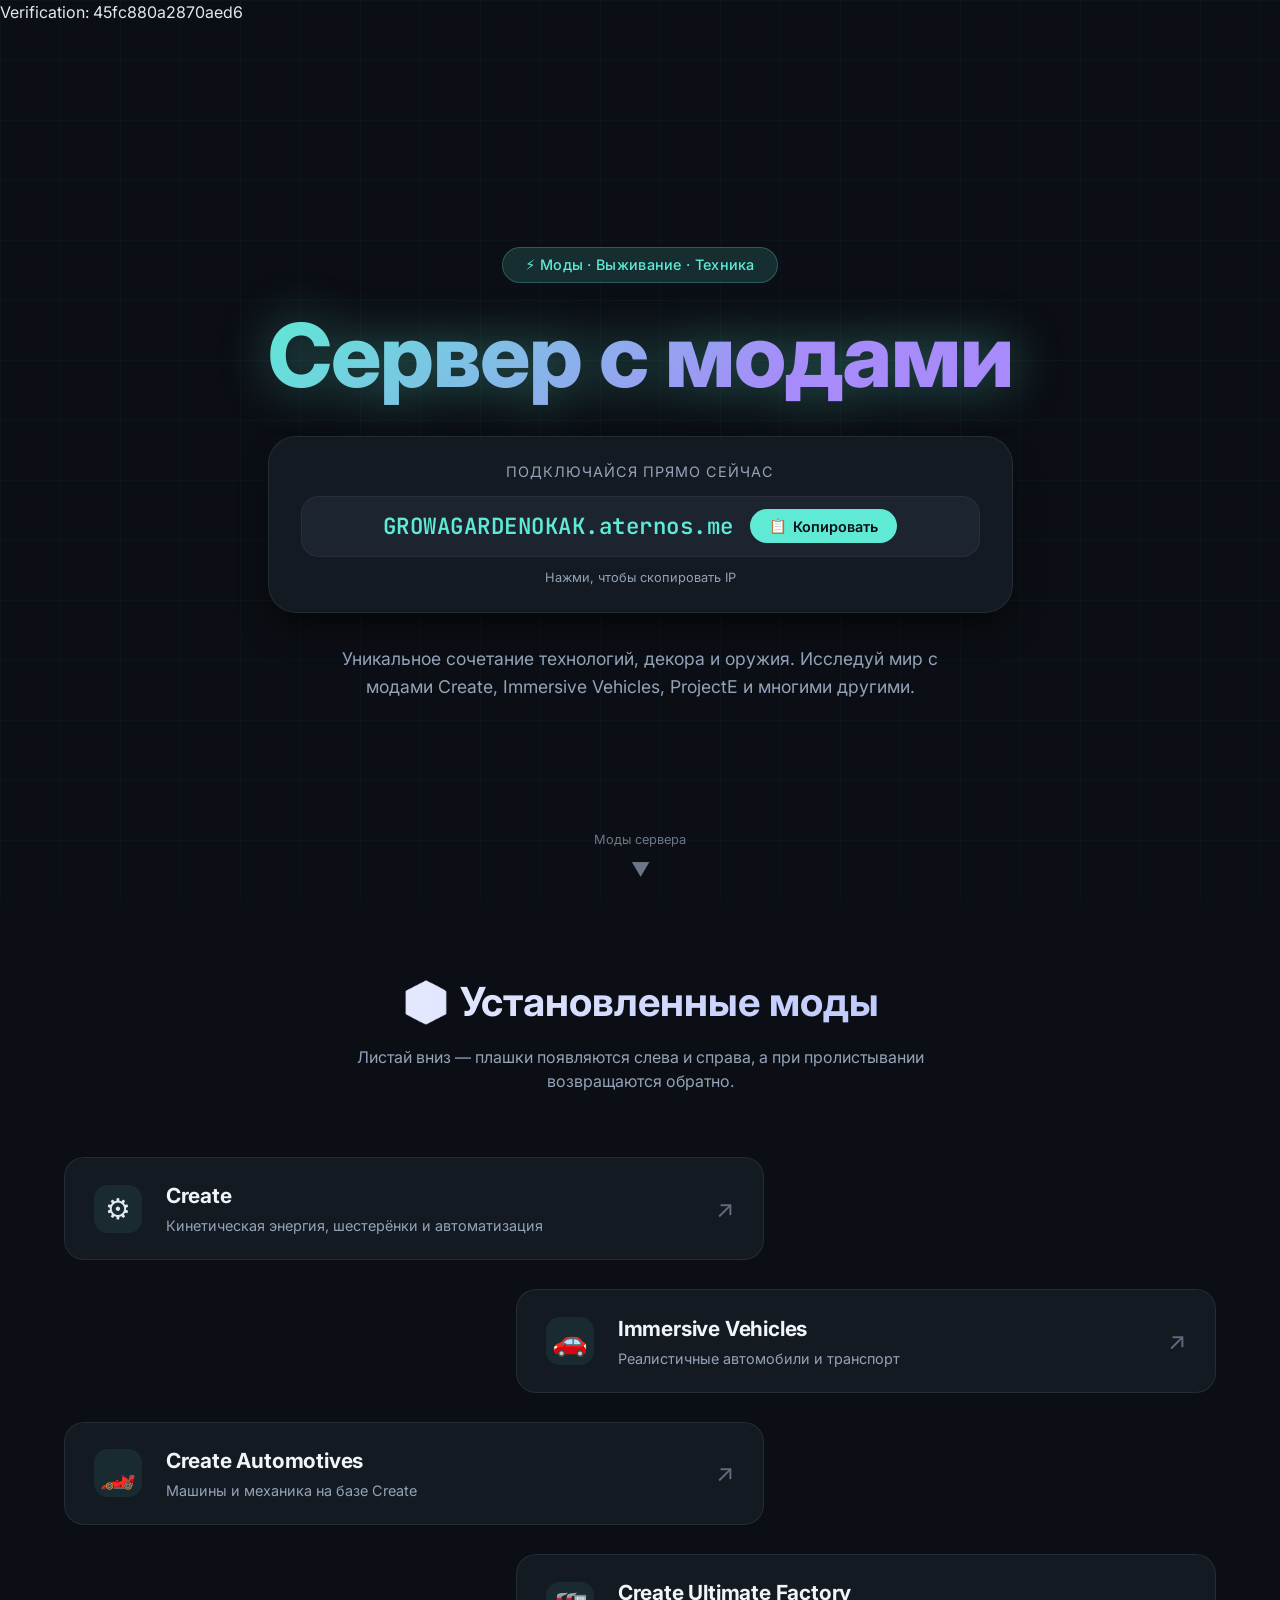
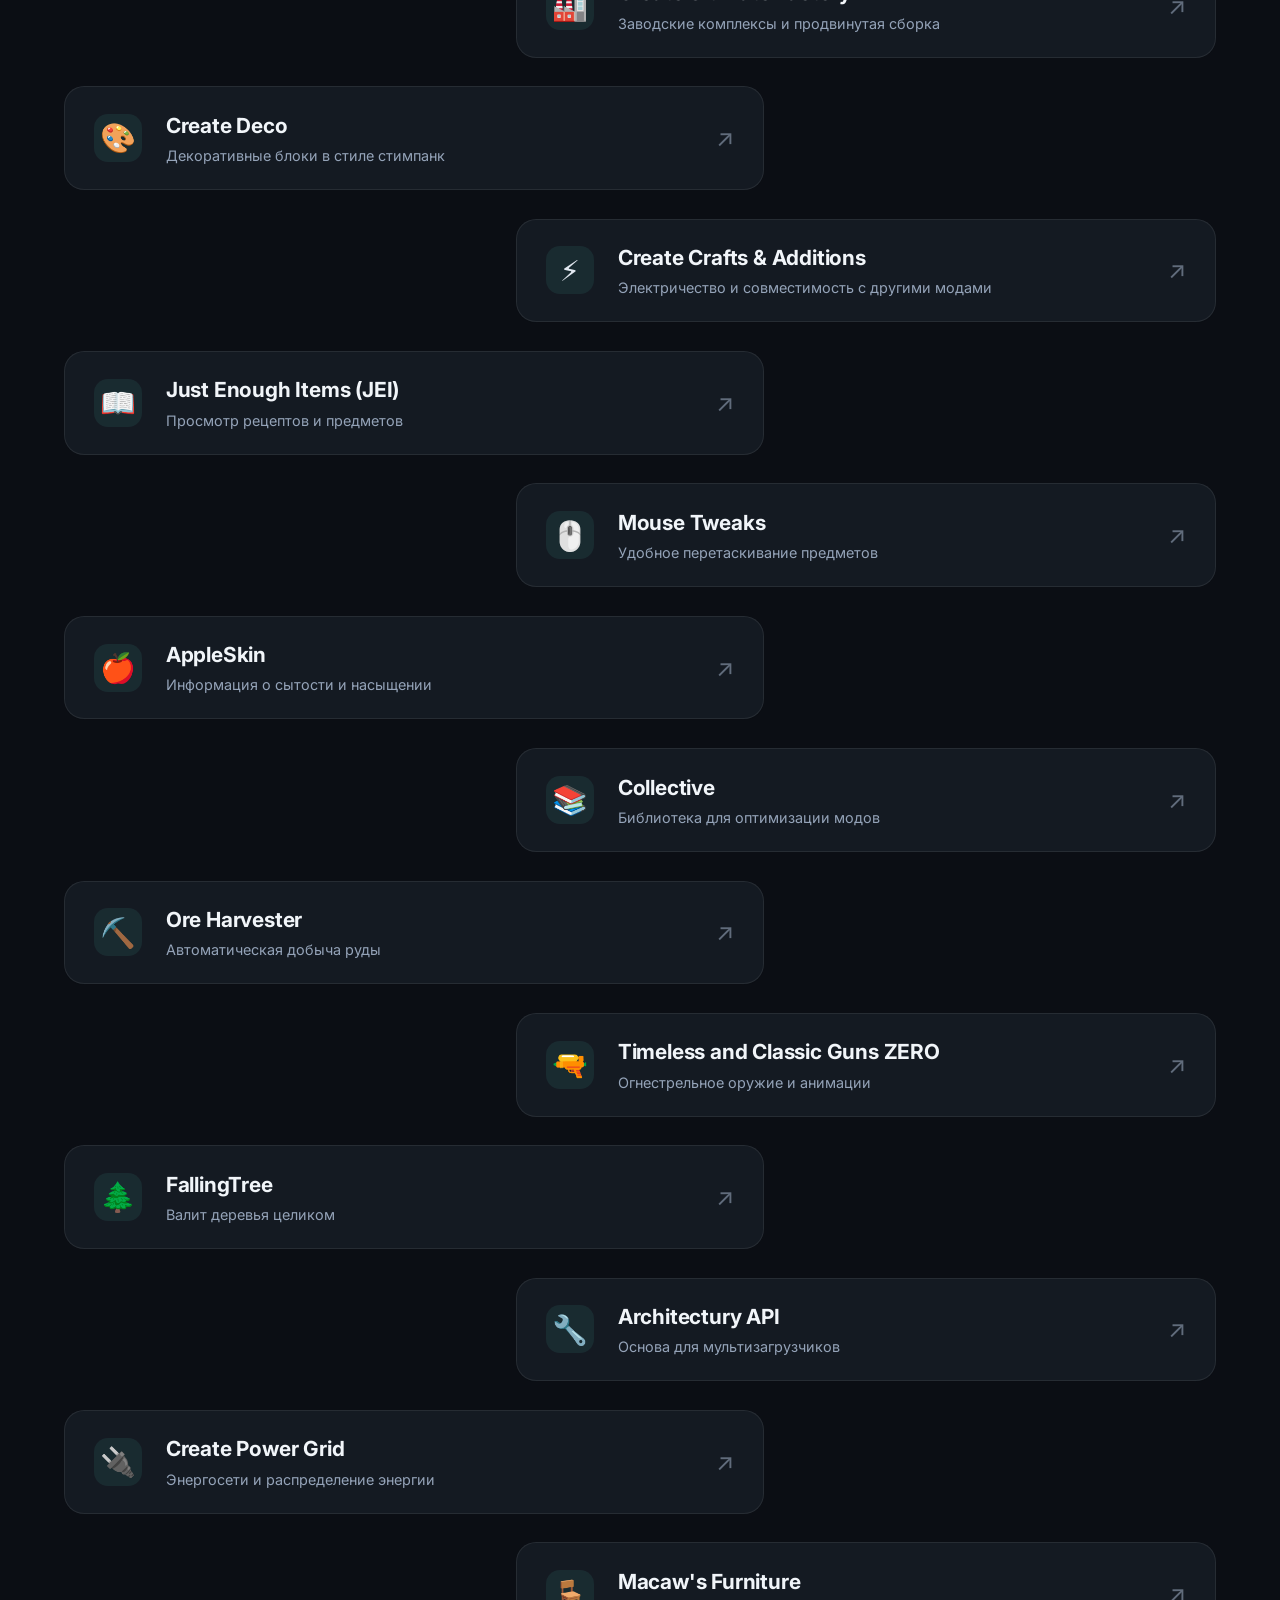
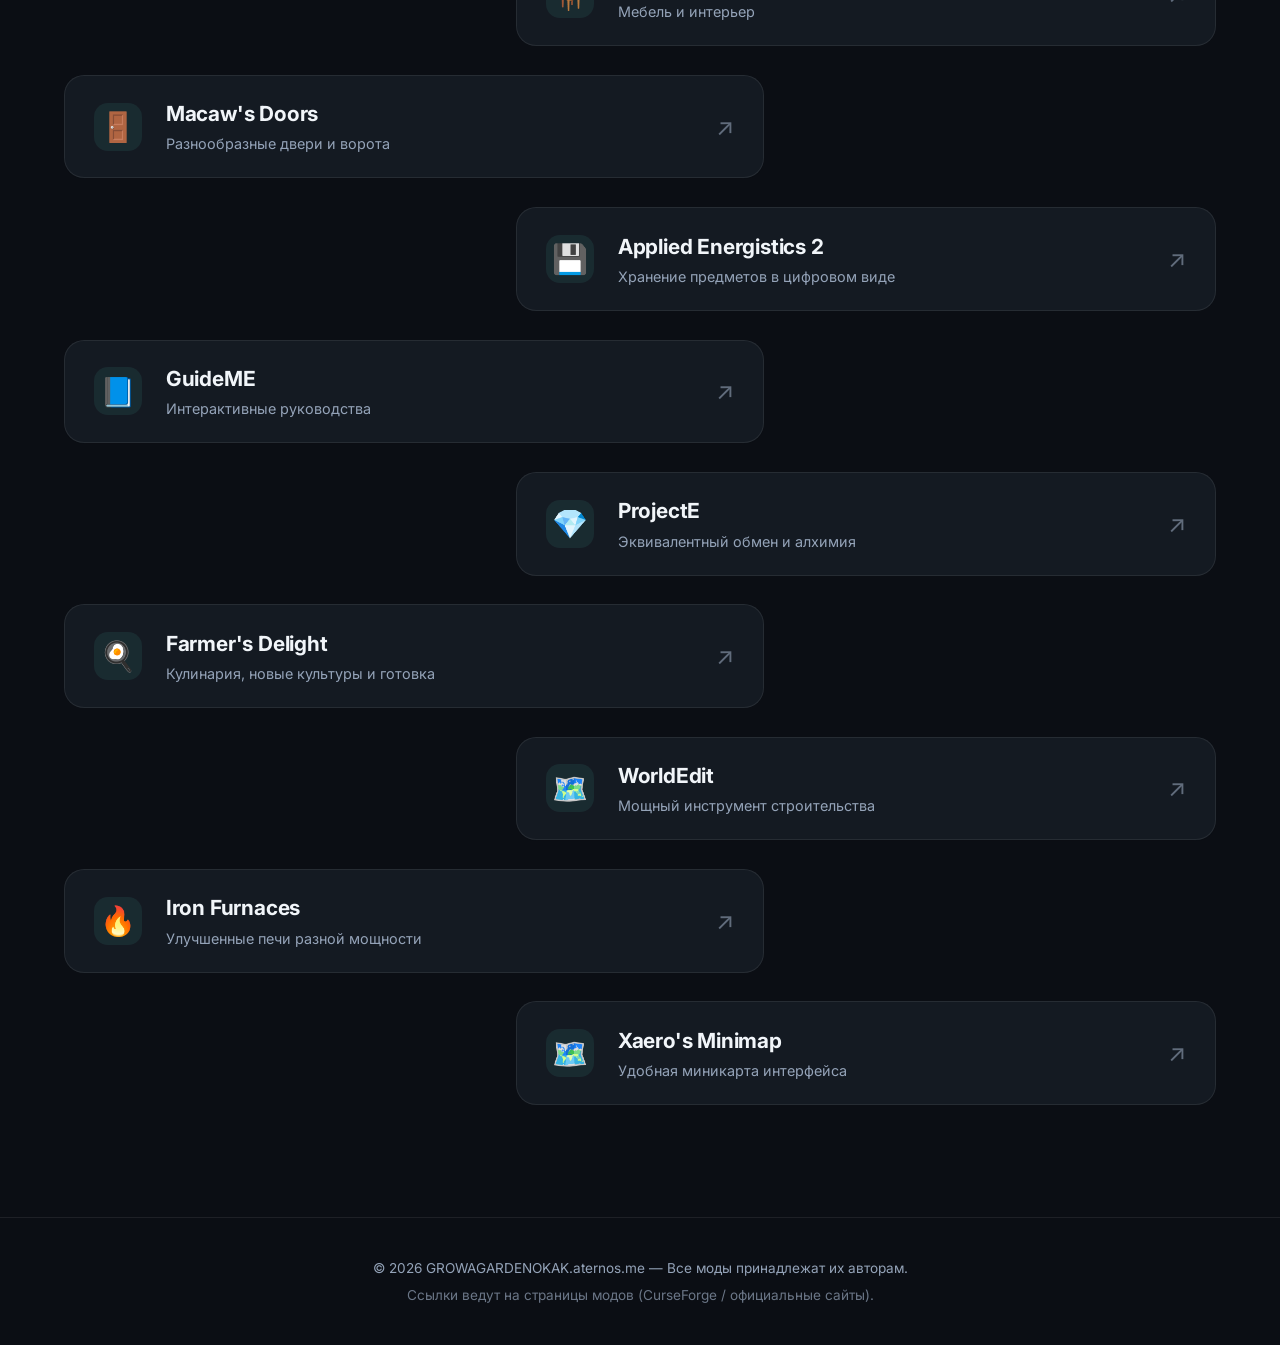
==== index.html @ 513251c4 "Add files via upload" ====
<!doctype html>
<html lang="ru">
  <head>
    <meta charset="UTF-8" />
    <meta
      name="viewport"
      content="width=device-width, initial-scale=1.0, viewport-fit=cover"
    />
    <title>Minecraft сервер с модами</title>
    <link rel="stylesheet" href="style.css" />
    <link rel="preconnect" href="https://fonts.googleapis.com" />
    <link rel="preconnect" href="https://fonts.gstatic.com" crossorigin />
    <link
      href="https://fonts.googleapis.com/css2?family=Inter:opsz,wght@14..32,400;14..32,500;14..32,600;14..32,700&family=JetBrains+Mono:wght@400;500&display=swap"
      rel="stylesheet"
    />
  </head>
  <body>
    Verification: 45fc880a2870aed6
    <div class="bg-grid"></div>

    <header class="hero">
      <div class="hero-content">
        <div class="server-badge">⚡ Моды · Выживание · Техника</div>
        <h1 class="server-title">
          <span class="title-glow">Сервер с модами</span>
        </h1>
        <div class="ip-container">
          <span class="ip-label">Подключайся прямо сейчас</span>
          <div class="ip-box">
            <span class="ip-text">GROWAGARDENOKAK.aternos.me</span>
            <button class="copy-btn" id="copyIpBtn" title="Скопировать IP">
              <span class="copy-icon">📋</span>
              <span class="copy-text">Копировать</span>
            </button>
          </div>
          <span class="ip-hint" id="copyHint">Нажми, чтобы скопировать IP</span>
        </div>
        <p class="hero-description">
          Уникальное сочетание технологий, декора и оружия. Исследуй мир с
          модами Create, Immersive Vehicles, ProjectE и многими другими.
        </p>
      </div>
      <div class="scroll-indicator">
        <span>Моды сервера</span>
        <div class="scroll-arrow">▼</div>
      </div>
    </header>

    <main>
      <section class="mods-section">
        <div class="section-header">
          <h2 class="section-title">📦 Установленные моды</h2>
          <p class="section-subtitle">
            Листай вниз — плашки появляются слева и справа, а при пролистывании
            возвращаются обратно.
          </p>
        </div>

        <div class="mods-grid" id="modsGrid">
          <a
            href="https://www.curseforge.com/minecraft/mc-mods/create"
            target="_blank"
            rel="noopener noreferrer"
            class="mod-card mod-left"
          >
            <div class="mod-card-inner">
              <div class="mod-icon">⚙️</div>
              <div class="mod-info">
                <h3 class="mod-name">Create</h3>
                <span class="mod-desc"
                  >Кинетическая энергия, шестерёнки и автоматизация</span
                >
              </div>
              <span class="mod-arrow">↗</span>
            </div>
          </a>

          <a
            href="https://www.curseforge.com/minecraft/mc-mods/immersive-vehicles"
            target="_blank"
            rel="noopener noreferrer"
            class="mod-card mod-right"
          >
            <div class="mod-card-inner">
              <div class="mod-icon">🚗</div>
              <div class="mod-info">
                <h3 class="mod-name">Immersive Vehicles</h3>
                <span class="mod-desc"
                  >Реалистичные автомобили и транспорт</span
                >
              </div>
              <span class="mod-arrow">↗</span>
            </div>
          </a>

          <a
            href="https://www.curseforge.com/minecraft/mc-mods/create-automotives"
            target="_blank"
            rel="noopener noreferrer"
            class="mod-card mod-left"
          >
            <div class="mod-card-inner">
              <div class="mod-icon">🏎️</div>
              <div class="mod-info">
                <h3 class="mod-name">Create Automotives</h3>
                <span class="mod-desc">Машины и механика на базе Create</span>
              </div>
              <span class="mod-arrow">↗</span>
            </div>
          </a>

          <a
            href="https://www.curseforge.com/minecraft/mc-mods/create-ultimate-factory"
            target="_blank"
            rel="noopener noreferrer"
            class="mod-card mod-right"
          >
            <div class="mod-card-inner">
              <div class="mod-icon">🏭</div>
              <div class="mod-info">
                <h3 class="mod-name">Create Ultimate Factory</h3>
                <span class="mod-desc"
                  >Заводские комплексы и продвинутая сборка</span
                >
              </div>
              <span class="mod-arrow">↗</span>
            </div>
          </a>

          <a
            href="https://www.curseforge.com/minecraft/mc-mods/create-deco"
            target="_blank"
            rel="noopener noreferrer"
            class="mod-card mod-left"
          >
            <div class="mod-card-inner">
              <div class="mod-icon">🎨</div>
              <div class="mod-info">
                <h3 class="mod-name">Create Deco</h3>
                <span class="mod-desc"
                  >Декоративные блоки в стиле стимпанк</span
                >
              </div>
              <span class="mod-arrow">↗</span>
            </div>
          </a>

          <a
            href="https://www.curseforge.com/minecraft/mc-mods/createaddition"
            target="_blank"
            rel="noopener noreferrer"
            class="mod-card mod-right"
          >
            <div class="mod-card-inner">
              <div class="mod-icon">⚡</div>
              <div class="mod-info">
                <h3 class="mod-name">Create Crafts & Additions</h3>
                <span class="mod-desc"
                  >Электричество и совместимость с другими модами</span
                >
              </div>
              <span class="mod-arrow">↗</span>
            </div>
          </a>

          <a
            href="https://www.curseforge.com/minecraft/mc-mods/jei"
            target="_blank"
            rel="noopener noreferrer"
            class="mod-card mod-left"
          >
            <div class="mod-card-inner">
              <div class="mod-icon">📖</div>
              <div class="mod-info">
                <h3 class="mod-name">Just Enough Items (JEI)</h3>
                <span class="mod-desc">Просмотр рецептов и предметов</span>
              </div>
              <span class="mod-arrow">↗</span>
            </div>
          </a>

          <a
            href="https://www.curseforge.com/minecraft/mc-mods/mouse-tweaks"
            target="_blank"
            rel="noopener noreferrer"
            class="mod-card mod-right"
          >
            <div class="mod-card-inner">
              <div class="mod-icon">🖱️</div>
              <div class="mod-info">
                <h3 class="mod-name">Mouse Tweaks</h3>
                <span class="mod-desc">Удобное перетаскивание предметов</span>
              </div>
              <span class="mod-arrow">↗</span>
            </div>
          </a>

          <a
            href="https://www.curseforge.com/minecraft/mc-mods/appleskin"
            target="_blank"
            rel="noopener noreferrer"
            class="mod-card mod-left"
          >
            <div class="mod-card-inner">
              <div class="mod-icon">🍎</div>
              <div class="mod-info">
                <h3 class="mod-name">AppleSkin</h3>
                <span class="mod-desc">Информация о сытости и насыщении</span>
              </div>
              <span class="mod-arrow">↗</span>
            </div>
          </a>

          <a
            href="https://www.curseforge.com/minecraft/mc-mods/collective"
            target="_blank"
            rel="noopener noreferrer"
            class="mod-card mod-right"
          >
            <div class="mod-card-inner">
              <div class="mod-icon">📚</div>
              <div class="mod-info">
                <h3 class="mod-name">Collective</h3>
                <span class="mod-desc">Библиотека для оптимизации модов</span>
              </div>
              <span class="mod-arrow">↗</span>
            </div>
          </a>

          <a
            href="https://www.curseforge.com/minecraft/mc-mods/ore-harvester"
            target="_blank"
            rel="noopener noreferrer"
            class="mod-card mod-left"
          >
            <div class="mod-card-inner">
              <div class="mod-icon">⛏️</div>
              <div class="mod-info">
                <h3 class="mod-name">Ore Harvester</h3>
                <span class="mod-desc">Автоматическая добыча руды</span>
              </div>
              <span class="mod-arrow">↗</span>
            </div>
          </a>

          <a
            href="https://www.curseforge.com/minecraft/mc-mods/timeless-and-classic-guns-zero"
            target="_blank"
            rel="noopener noreferrer"
            class="mod-card mod-right"
          >
            <div class="mod-card-inner">
              <div class="mod-icon">🔫</div>
              <div class="mod-info">
                <h3 class="mod-name">Timeless and Classic Guns ZERO</h3>
                <span class="mod-desc">Огнестрельное оружие и анимации</span>
              </div>
              <span class="mod-arrow">↗</span>
            </div>
          </a>

          <a
            href="https://www.curseforge.com/minecraft/mc-mods/falling-tree"
            target="_blank"
            rel="noopener noreferrer"
            class="mod-card mod-left"
          >
            <div class="mod-card-inner">
              <div class="mod-icon">🌲</div>
              <div class="mod-info">
                <h3 class="mod-name">FallingTree</h3>
                <span class="mod-desc">Валит деревья целиком</span>
              </div>
              <span class="mod-arrow">↗</span>
            </div>
          </a>

          <a
            href="https://www.curseforge.com/minecraft/mc-mods/architectury-api"
            target="_blank"
            rel="noopener noreferrer"
            class="mod-card mod-right"
          >
            <div class="mod-card-inner">
              <div class="mod-icon">🔧</div>
              <div class="mod-info">
                <h3 class="mod-name">Architectury API</h3>
                <span class="mod-desc">Основа для мультизагрузчиков</span>
              </div>
              <span class="mod-arrow">↗</span>
            </div>
          </a>

          <a
            href="https://www.curseforge.com/minecraft/mc-mods/create-power-grid"
            target="_blank"
            rel="noopener noreferrer"
            class="mod-card mod-left"
          >
            <div class="mod-card-inner">
              <div class="mod-icon">🔌</div>
              <div class="mod-info">
                <h3 class="mod-name">Create Power Grid</h3>
                <span class="mod-desc">Энергосети и распределение энергии</span>
              </div>
              <span class="mod-arrow">↗</span>
            </div>
          </a>

          <a
            href="https://www.curseforge.com/minecraft/mc-mods/macaws-furniture"
            target="_blank"
            rel="noopener noreferrer"
            class="mod-card mod-right"
          >
            <div class="mod-card-inner">
              <div class="mod-icon">🪑</div>
              <div class="mod-info">
                <h3 class="mod-name">Macaw's Furniture</h3>
                <span class="mod-desc">Мебель и интерьер</span>
              </div>
              <span class="mod-arrow">↗</span>
            </div>
          </a>

          <a
            href="https://www.curseforge.com/minecraft/mc-mods/macaws-doors"
            target="_blank"
            rel="noopener noreferrer"
            class="mod-card mod-left"
          >
            <div class="mod-card-inner">
              <div class="mod-icon">🚪</div>
              <div class="mod-info">
                <h3 class="mod-name">Macaw's Doors</h3>
                <span class="mod-desc">Разнообразные двери и ворота</span>
              </div>
              <span class="mod-arrow">↗</span>
            </div>
          </a>

          <a
            href="https://www.curseforge.com/minecraft/mc-mods/applied-energistics-2"
            target="_blank"
            rel="noopener noreferrer"
            class="mod-card mod-right"
          >
            <div class="mod-card-inner">
              <div class="mod-icon">💾</div>
              <div class="mod-info">
                <h3 class="mod-name">Applied Energistics 2</h3>
                <span class="mod-desc">Хранение предметов в цифровом виде</span>
              </div>
              <span class="mod-arrow">↗</span>
            </div>
          </a>

          <a
            href="https://www.curseforge.com/minecraft/mc-mods/guideme"
            target="_blank"
            rel="noopener noreferrer"
            class="mod-card mod-left"
          >
            <div class="mod-card-inner">
              <div class="mod-icon">📘</div>
              <div class="mod-info">
                <h3 class="mod-name">GuideME</h3>
                <span class="mod-desc">Интерактивные руководства</span>
              </div>
              <span class="mod-arrow">↗</span>
            </div>
          </a>

          <a
            href="https://www.curseforge.com/minecraft/mc-mods/projecte"
            target="_blank"
            rel="noopener noreferrer"
            class="mod-card mod-right"
          >
            <div class="mod-card-inner">
              <div class="mod-icon">💎</div>
              <div class="mod-info">
                <h3 class="mod-name">ProjectE</h3>
                <span class="mod-desc">Эквивалентный обмен и алхимия</span>
              </div>
              <span class="mod-arrow">↗</span>
            </div>
          </a>

          <a
            href="https://www.curseforge.com/minecraft/mc-mods/farmers-delight"
            target="_blank"
            rel="noopener noreferrer"
            class="mod-card mod-left"
          >
            <div class="mod-card-inner">
              <div class="mod-icon">🍳</div>
              <div class="mod-info">
                <h3 class="mod-name">Farmer's Delight</h3>
                <span class="mod-desc"
                  >Кулинария, новые культуры и готовка</span
                >
              </div>
              <span class="mod-arrow">↗</span>
            </div>
          </a>

          <a
            href="https://www.curseforge.com/minecraft/mc-mods/worldedit"
            target="_blank"
            rel="noopener noreferrer"
            class="mod-card mod-right"
          >
            <div class="mod-card-inner">
              <div class="mod-icon">🗺️</div>
              <div class="mod-info">
                <h3 class="mod-name">WorldEdit</h3>
                <span class="mod-desc">Мощный инструмент строительства</span>
              </div>
              <span class="mod-arrow">↗</span>
            </div>
          </a>

          <a
            href="https://www.curseforge.com/minecraft/mc-mods/iron-furnaces"
            target="_blank"
            rel="noopener noreferrer"
            class="mod-card mod-left"
          >
            <div class="mod-card-inner">
              <div class="mod-icon">🔥</div>
              <div class="mod-info">
                <h3 class="mod-name">Iron Furnaces</h3>
                <span class="mod-desc">Улучшенные печи разной мощности</span>
              </div>
              <span class="mod-arrow">↗</span>
            </div>
          </a>

          <a
            href="https://www.curseforge.com/minecraft/mc-mods/xaeros-minimap"
            target="_blank"
            rel="noopener noreferrer"
            class="mod-card mod-right"
          >
            <div class="mod-card-inner">
              <div class="mod-icon">🗺️</div>
              <div class="mod-info">
                <h3 class="mod-name">Xaero's Minimap</h3>
                <span class="mod-desc">Удобная миникарта интерфейса</span>
              </div>
              <span class="mod-arrow">↗</span>
            </div>
          </a>
        </div>
      </section>
    </main>

    <footer class="site-footer">
      <p>
        © 2026 GROWAGARDENOKAK.aternos.me — Все моды принадлежат их авторам.
      </p>
      <p class="footer-note">
        Ссылки ведут на страницы модов (CurseForge / официальные сайты).
      </p>
    </footer>

    <script>
      const copyBtn = document.getElementById("copyIpBtn");
      const copyHint = document.getElementById("copyHint");
      const ipText = "GROWAGARDENOKAK.aternos.me";

      copyBtn.addEventListener("click", () => {
        navigator.clipboard
          .writeText(ipText)
          .then(() => {
            copyHint.textContent = "✅ IP скопирован!";
            copyHint.classList.add("copied");
            setTimeout(() => {
              copyHint.textContent = "Нажми, чтобы скопировать IP";
              copyHint.classList.remove("copied");
            }, 2000);
          })
          .catch(() => {
            copyHint.textContent = "⚠️ Не удалось скопировать";
            setTimeout(() => {
              copyHint.textContent = "Нажми, чтобы скопировать IP";
            }, 2000);
          });
      });

      const cards = document.querySelectorAll(".mod-card");
      const observer = new IntersectionObserver(
        (entries) => {
          entries.forEach((entry) => {
            if (entry.isIntersecting) {
              entry.target.classList.add("show");
              entry.target.classList.remove("hide");
            } else {
              entry.target.classList.add("hide");
              entry.target.classList.remove("show");
            }
          });
        },
        {
          threshold: 0.2,
          rootMargin: "0px 0px -30px 0px",
        },
      );

      cards.forEach((card) => {
        observer.observe(card);
      });
    </script>
  </body>
</html>
---- style.css ----
* {
  margin: 0;
  padding: 0;
  box-sizing: border-box;
}

:root {
  --bg: #0b0e14;
  --surface: #141a22;
  --surface-light: #1c2430;
  --primary: #5eead4;
  --primary-glow: rgba(94, 234, 212, 0.3);
  --accent: #f59e0b;
  --accent2: #a78bfa;
  --text: #e2e8f0;
  --text-muted: #94a3b8;
  --border: rgba(255, 255, 255, 0.08);
  --card-shadow: 0 20px 35px -10px rgba(0, 0, 0, 0.6);
  --radius: 20px;
  --transition: 0.45s cubic-bezier(0.23, 1, 0.32, 1);
}

html {
  scroll-behavior: smooth;
}

body {
  font-family:
    "Inter",
    system-ui,
    -apple-system,
    sans-serif;
  background-color: var(--bg);
  color: var(--text);
  line-height: 1.5;
  min-height: 100vh;
  position: relative;
  overflow-x: hidden;
}

.bg-grid {
  position: fixed;
  top: 0;
  left: 0;
  width: 100%;
  height: 100%;
  background-image:
    linear-gradient(rgba(94, 234, 212, 0.03) 1px, transparent 1px),
    linear-gradient(90deg, rgba(94, 234, 212, 0.03) 1px, transparent 1px);
  background-size: 60px 60px;
  pointer-events: none;
  z-index: 0;
}

.hero {
  position: relative;
  z-index: 1;
  display: flex;
  flex-direction: column;
  align-items: center;
  justify-content: center;
  min-height: 100vh;
  padding: 2rem;
  text-align: center;
}

.hero-content {
  max-width: 850px;
  margin: 0 auto;
  animation: fadeInUp 0.8s ease-out;
}

.server-badge {
  display: inline-block;
  background: rgba(94, 234, 212, 0.15);
  border: 1px solid rgba(94, 234, 212, 0.25);
  color: var(--primary);
  padding: 0.4rem 1.4rem;
  border-radius: 100px;
  font-size: 0.9rem;
  font-weight: 500;
  letter-spacing: 0.3px;
  margin-bottom: 1.5rem;
  backdrop-filter: blur(10px);
}

.server-title {
  font-size: clamp(3rem, 8vw, 5.5rem);
  font-weight: 800;
  line-height: 1.1;
  margin-bottom: 2rem;
  letter-spacing: -1px;
}

.title-glow {
  background: linear-gradient(135deg, #5eead4 0%, #a78bfa 70%);
  -webkit-background-clip: text;
  -webkit-text-fill-color: transparent;
  background-clip: text;
  filter: drop-shadow(0 0 25px rgba(94, 234, 212, 0.4));
}

.ip-container {
  background: var(--surface);
  border: 1px solid var(--border);
  border-radius: 28px;
  padding: 1.5rem 2rem;
  margin: 2rem 0;
  backdrop-filter: blur(15px);
  box-shadow: var(--card-shadow);
}

.ip-label {
  display: block;
  font-size: 0.9rem;
  color: var(--text-muted);
  margin-bottom: 0.8rem;
  text-transform: uppercase;
  letter-spacing: 1px;
}

.ip-box {
  display: flex;
  align-items: center;
  justify-content: center;
  gap: 1rem;
  flex-wrap: wrap;
  background: var(--surface-light);
  border-radius: 18px;
  padding: 0.8rem 1.2rem;
  border: 1px solid rgba(255, 255, 255, 0.05);
}

.ip-text {
  font-family: "JetBrains Mono", monospace;
  font-size: 1.4rem;
  font-weight: 600;
  color: var(--primary);
  letter-spacing: 0.5px;
  word-break: break-all;
}

.copy-btn {
  display: flex;
  align-items: center;
  gap: 0.4rem;
  background: var(--primary);
  color: #0b0e14;
  border: none;
  padding: 0.5rem 1.2rem;
  border-radius: 40px;
  font-weight: 600;
  font-size: 0.9rem;
  cursor: pointer;
  transition: var(--transition);
  font-family: "Inter", sans-serif;
  white-space: nowrap;
}

.copy-btn:hover {
  background: #9aebdd;
  transform: translateY(-2px);
  box-shadow: 0 10px 20px -8px rgba(94, 234, 212, 0.5);
}

.ip-hint {
  display: block;
  margin-top: 0.7rem;
  font-size: 0.8rem;
  color: var(--text-muted);
  transition: color 0.2s;
}

.ip-hint.copied {
  color: var(--primary);
}

.hero-description {
  color: var(--text-muted);
  font-size: 1.1rem;
  max-width: 600px;
  margin: 0 auto;
  line-height: 1.6;
}

.scroll-indicator {
  position: absolute;
  bottom: 2.5rem;
  display: flex;
  flex-direction: column;
  align-items: center;
  gap: 0.4rem;
  color: var(--text-muted);
  font-size: 0.8rem;
  animation: bounce 2s infinite;
  opacity: 0.7;
}

.scroll-arrow {
  font-size: 1.2rem;
}

.mods-section {
  position: relative;
  z-index: 1;
  max-width: 1200px;
  margin: 0 auto;
  padding: 3rem 1.5rem 5rem;
}

.section-header {
  text-align: center;
  margin-bottom: 4rem;
}

.section-title {
  font-size: 2.5rem;
  font-weight: 700;
  margin-bottom: 0.8rem;
  background: linear-gradient(to right, #fff, #a5b4fc);
  -webkit-background-clip: text;
  -webkit-text-fill-color: transparent;
  background-clip: text;
}

.section-subtitle {
  color: var(--text-muted);
  max-width: 650px;
  margin: 0 auto;
  font-size: 1rem;
}

.mods-grid {
  display: flex;
  flex-direction: column;
  gap: 1.8rem;
}

.mod-card {
  text-decoration: none;
  color: inherit;
  display: block;
  width: 85%;
  max-width: 700px;
  opacity: 0;
  transition:
    opacity 0.5s ease,
    transform 0.5s cubic-bezier(0.23, 1, 0.32, 1);
}

.mod-left {
  align-self: flex-start;
  transform: translateX(-80px);
}

.mod-right {
  align-self: flex-end;
  transform: translateX(80px);
}

.mod-card.show {
  opacity: 1;
  transform: translateX(0);
}

.mod-card.hide {
  opacity: 0;
}

.mod-left.hide {
  transform: translateX(-80px);
}

.mod-right.hide {
  transform: translateX(80px);
}

.mod-card-inner {
  background: var(--surface);
  border: 1px solid var(--border);
  border-radius: var(--radius);
  padding: 1.4rem 1.8rem;
  display: flex;
  align-items: center;
  gap: 1.5rem;
  backdrop-filter: blur(12px);
  transition: all 0.35s ease;
  position: relative;
  overflow: hidden;
}

.mod-card-inner::before {
  content: "";
  position: absolute;
  top: 0;
  left: 0;
  width: 4px;
  height: 100%;
  background: linear-gradient(to bottom, var(--primary), var(--accent2));
  border-radius: 4px 0 0 4px;
  opacity: 0;
  transition: opacity 0.3s;
}

.mod-card:hover .mod-card-inner {
  border-color: rgba(94, 234, 212, 0.3);
  box-shadow:
    0 15px 30px -10px rgba(0, 0, 0, 0.7),
    0 0 20px rgba(94, 234, 212, 0.1);
  transform: translateY(-4px);
  background: var(--surface-light);
}

.mod-card:hover .mod-card-inner::before {
  opacity: 1;
}

.mod-icon {
  width: 48px;
  height: 48px;
  min-width: 48px;
  border-radius: 14px;
  background: rgba(94, 234, 212, 0.08);
  display: flex;
  align-items: center;
  justify-content: center;
  font-size: 1.8rem;
  transition: transform 0.3s;
}

.mod-card:hover .mod-icon {
  transform: scale(1.15);
}

.mod-info {
  flex: 1;
}

.mod-name {
  font-size: 1.3rem;
  font-weight: 700;
  margin-bottom: 0.25rem;
  color: #f1f5f9;
  letter-spacing: -0.2px;
}

.mod-desc {
  font-size: 0.9rem;
  color: var(--text-muted);
  display: block;
}

.mod-arrow {
  font-size: 1.5rem;
  color: var(--text-muted);
  transition:
    transform 0.3s,
    color 0.3s;
  opacity: 0.6;
}

.mod-card:hover .mod-arrow {
  transform: translate(4px, -4px);
  color: var(--primary);
  opacity: 1;
}

.site-footer {
  position: relative;
  z-index: 1;
  text-align: center;
  padding: 2.5rem 1rem;
  border-top: 1px solid var(--border);
  color: var(--text-muted);
  font-size: 0.85rem;
  margin-top: 2rem;
}

.footer-note {
  margin-top: 0.4rem;
  opacity: 0.7;
}

@keyframes fadeInUp {
  from {
    opacity: 0;
    transform: translateY(30px);
  }
  to {
    opacity: 1;
    transform: translateY(0);
  }
}

@keyframes bounce {
  0%,
  20%,
  50%,
  80%,
  100% {
    transform: translateY(0);
  }
  40% {
    transform: translateY(-8px);
  }
  60% {
    transform: translateY(-4px);
  }
}

@media (max-width: 768px) {
  .mod-card {
    width: 92%;
  }

  .mod-left,
  .mod-right {
    align-self: center;
  }

  .mod-left {
    transform: translateY(30px);
  }
  .mod-right {
    transform: translateY(30px);
  }

  .mod-card.show {
    transform: translateY(0);
  }

  .mod-left.hide {
    transform: translateY(30px);
  }

  .mod-right.hide {
    transform: translateY(30px);
  }

  .ip-text {
    font-size: 1rem;
  }

  .server-title {
    font-size: 2.8rem;
  }

  .mod-card-inner {
    padding: 1.2rem;
    gap: 1rem;
    flex-wrap: wrap;
  }

  .mod-icon {
    width: 40px;
    height: 40px;
    min-width: 40px;
    font-size: 1.4rem;
  }
}
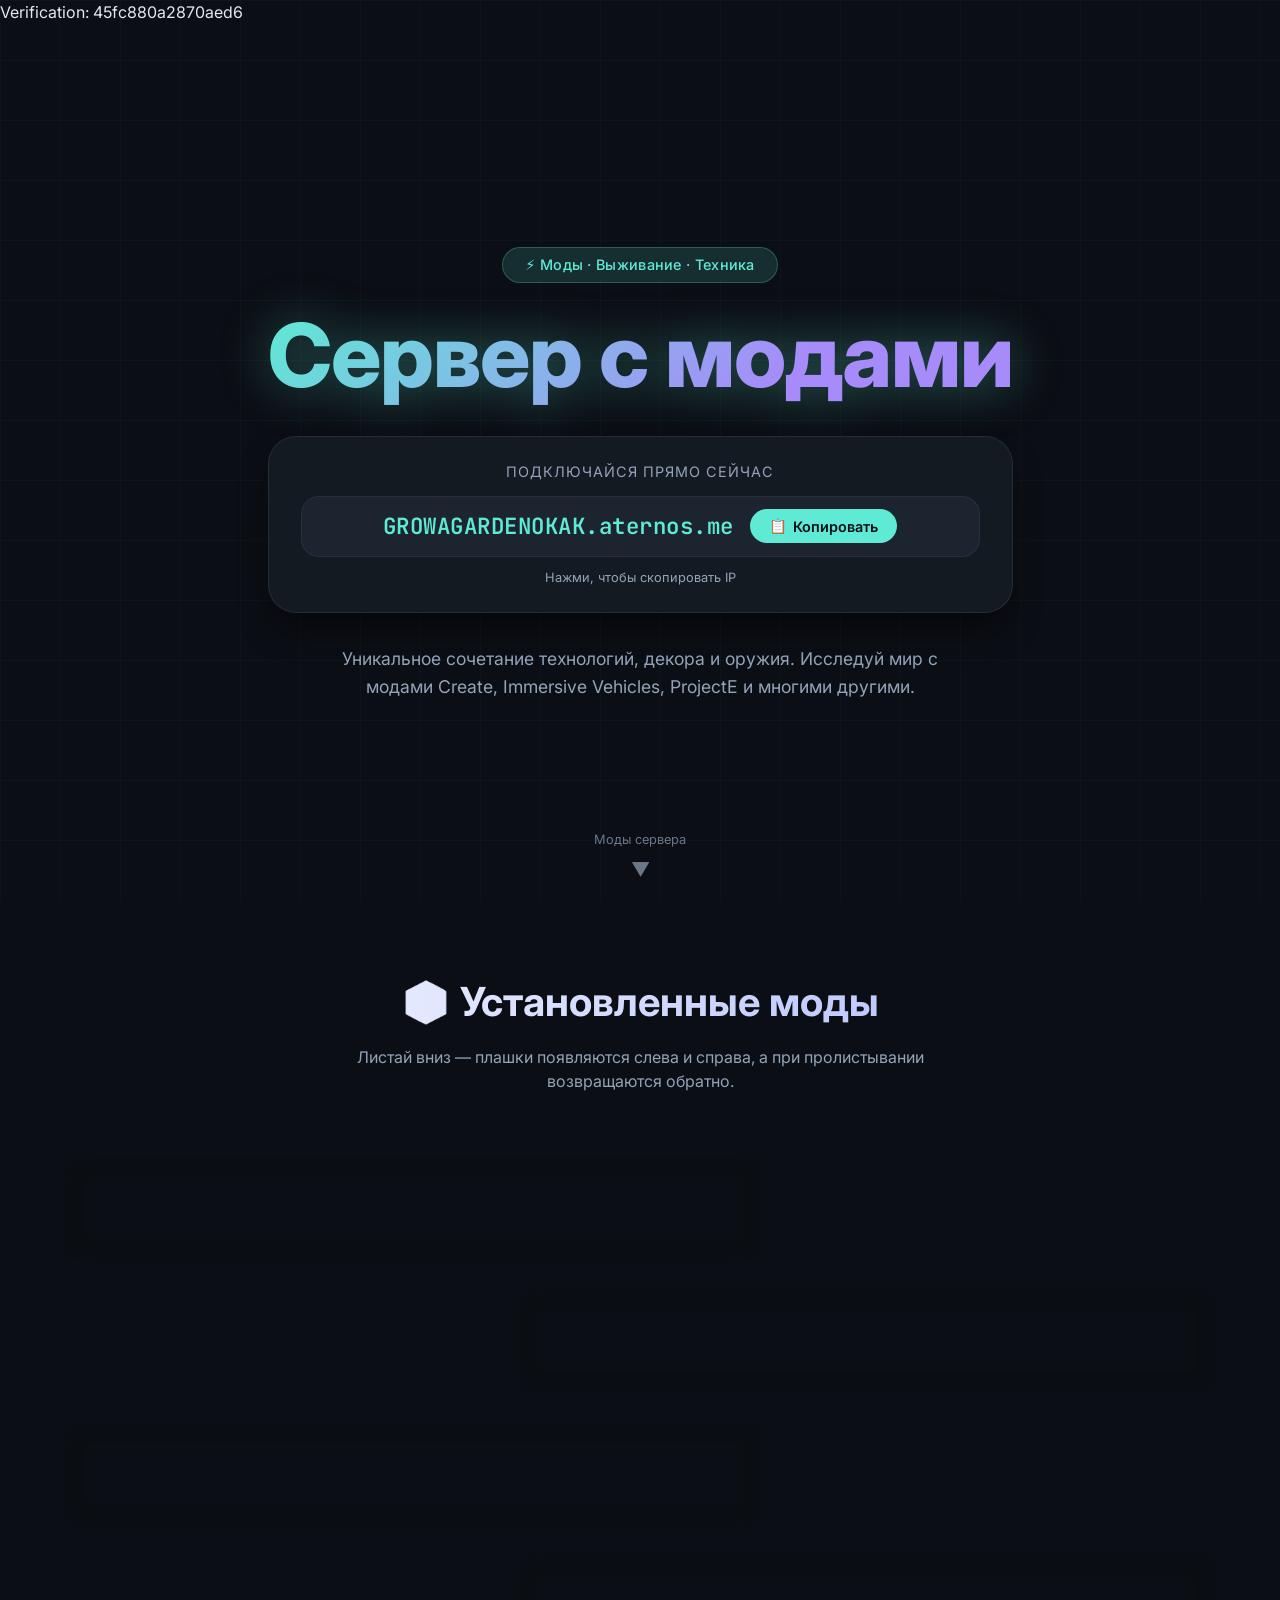
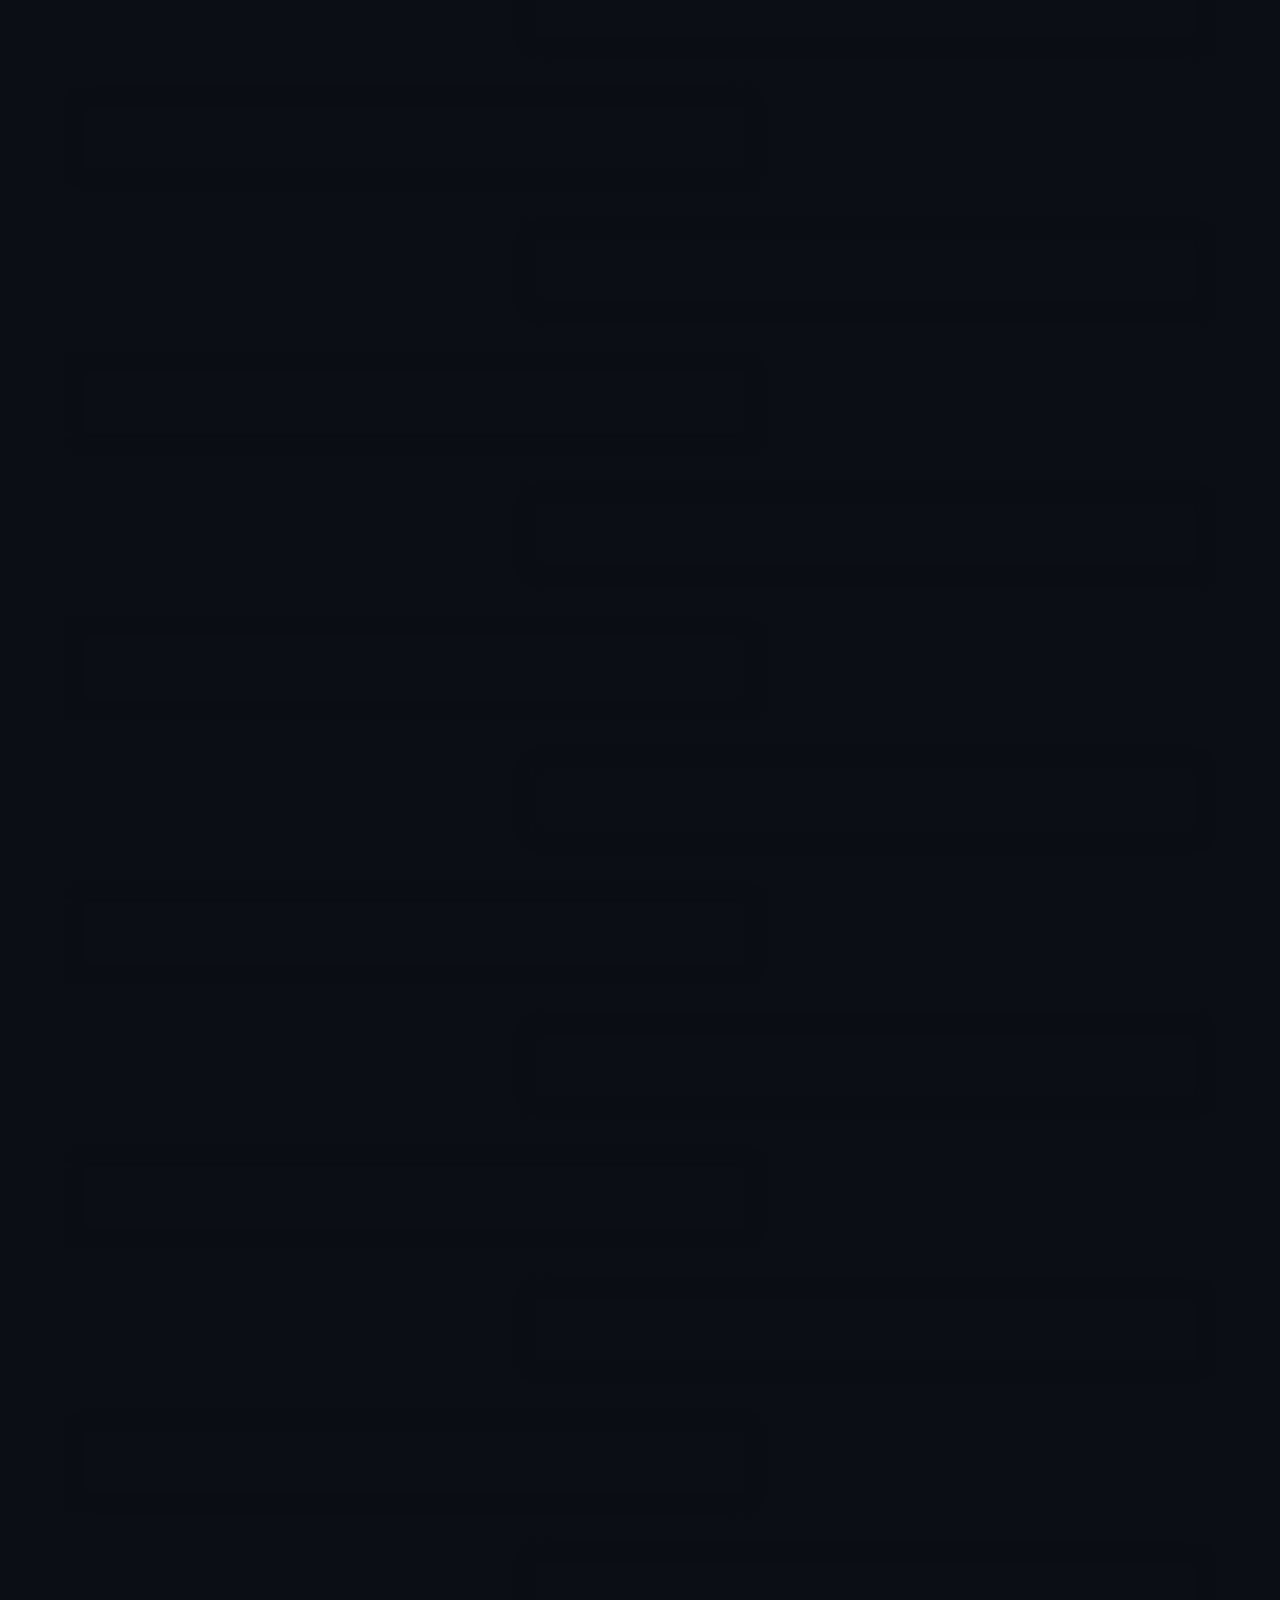
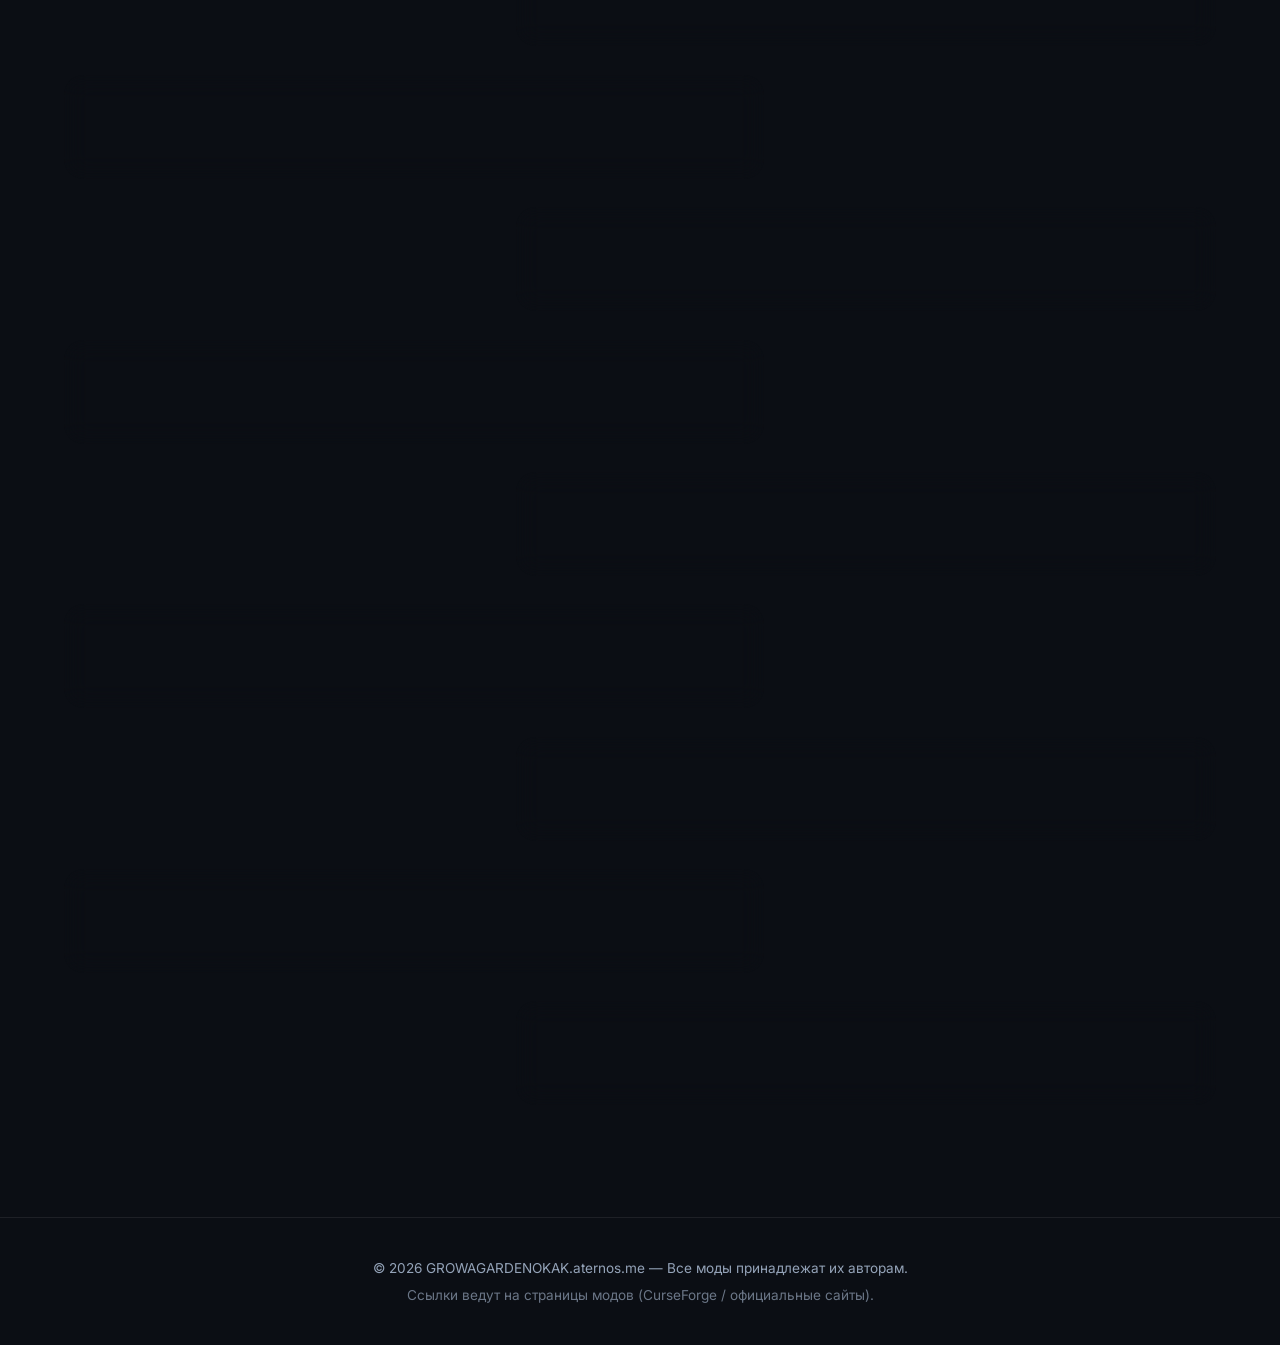
==== commit 6422bdce: "Add files via upload" ====
--- a/index.html
+++ b/index.html
@@ -1,6 +1,7 @@
 <!doctype html>
 <html lang="ru">
   <head>
+    <meta http-equiv="Content-Type" content="text/html; charset=UTF-8" />
     <meta charset="UTF-8" />
     <meta
       name="viewport"
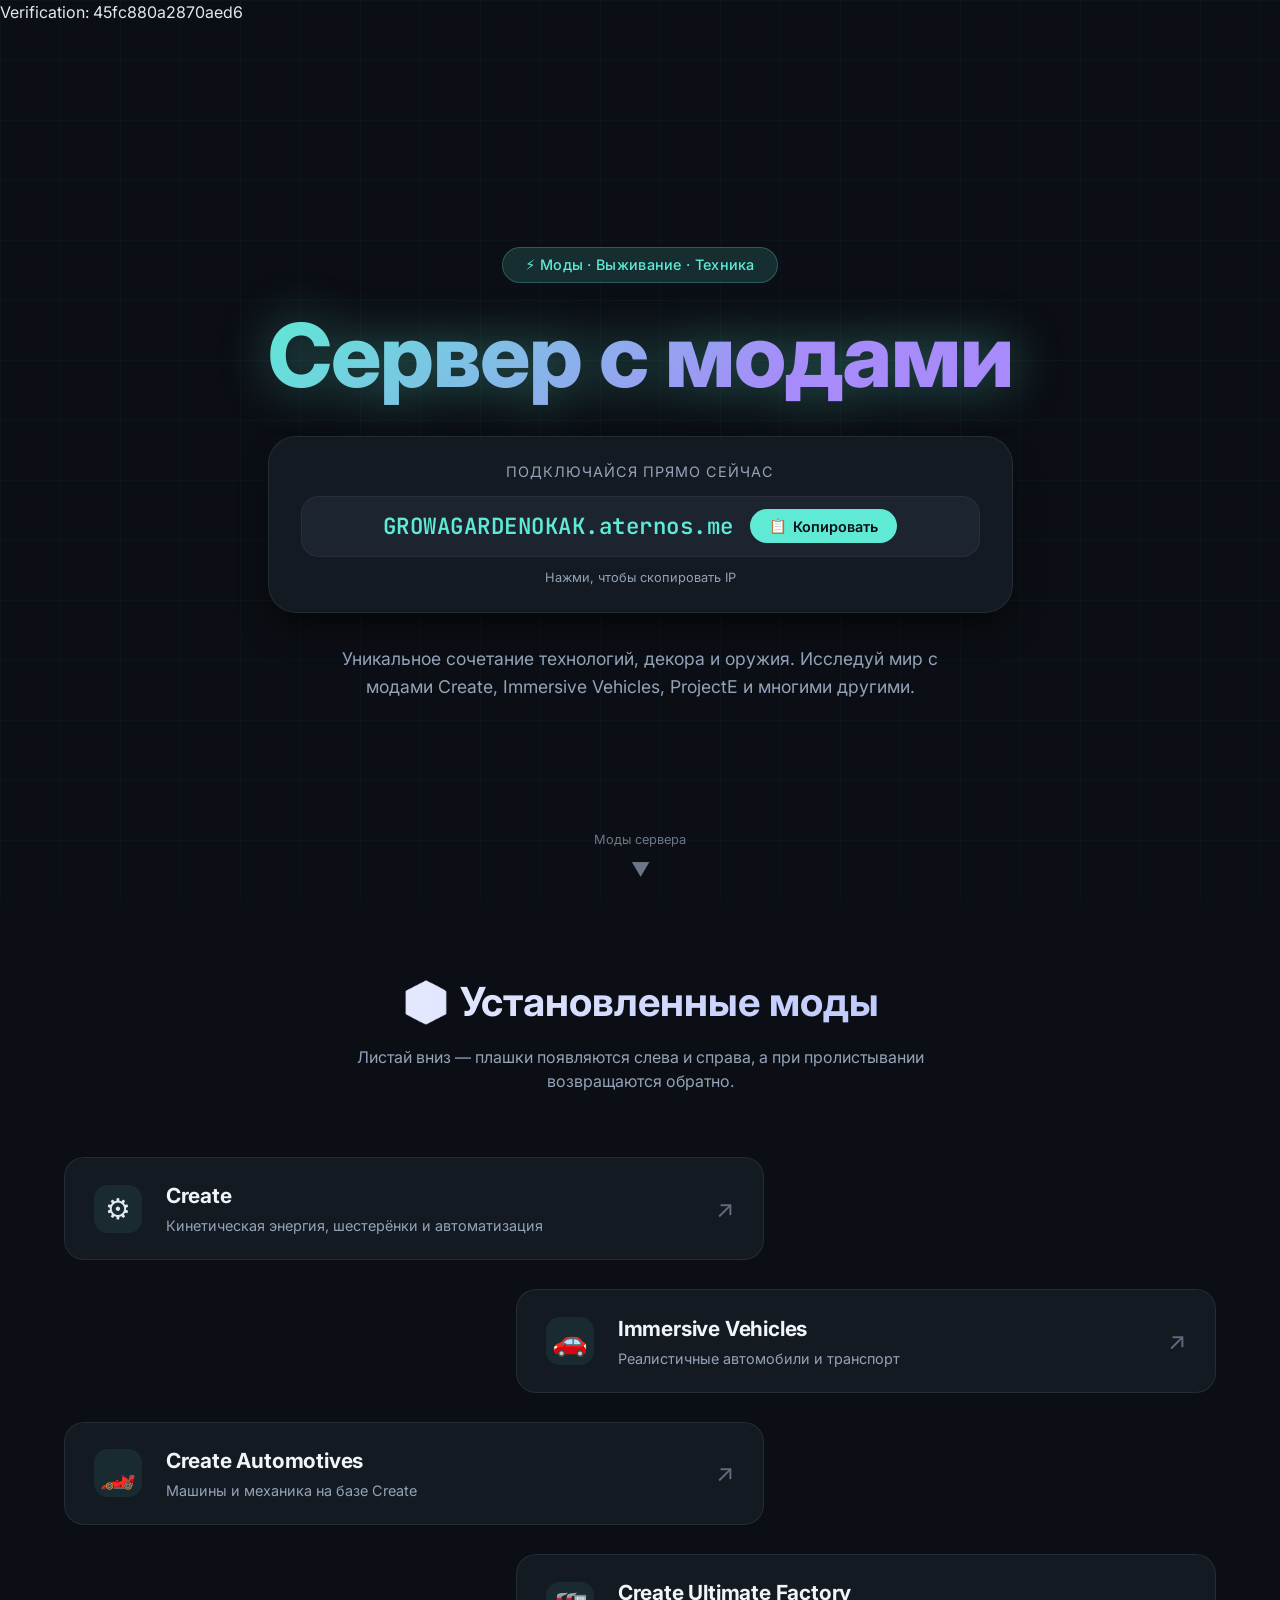
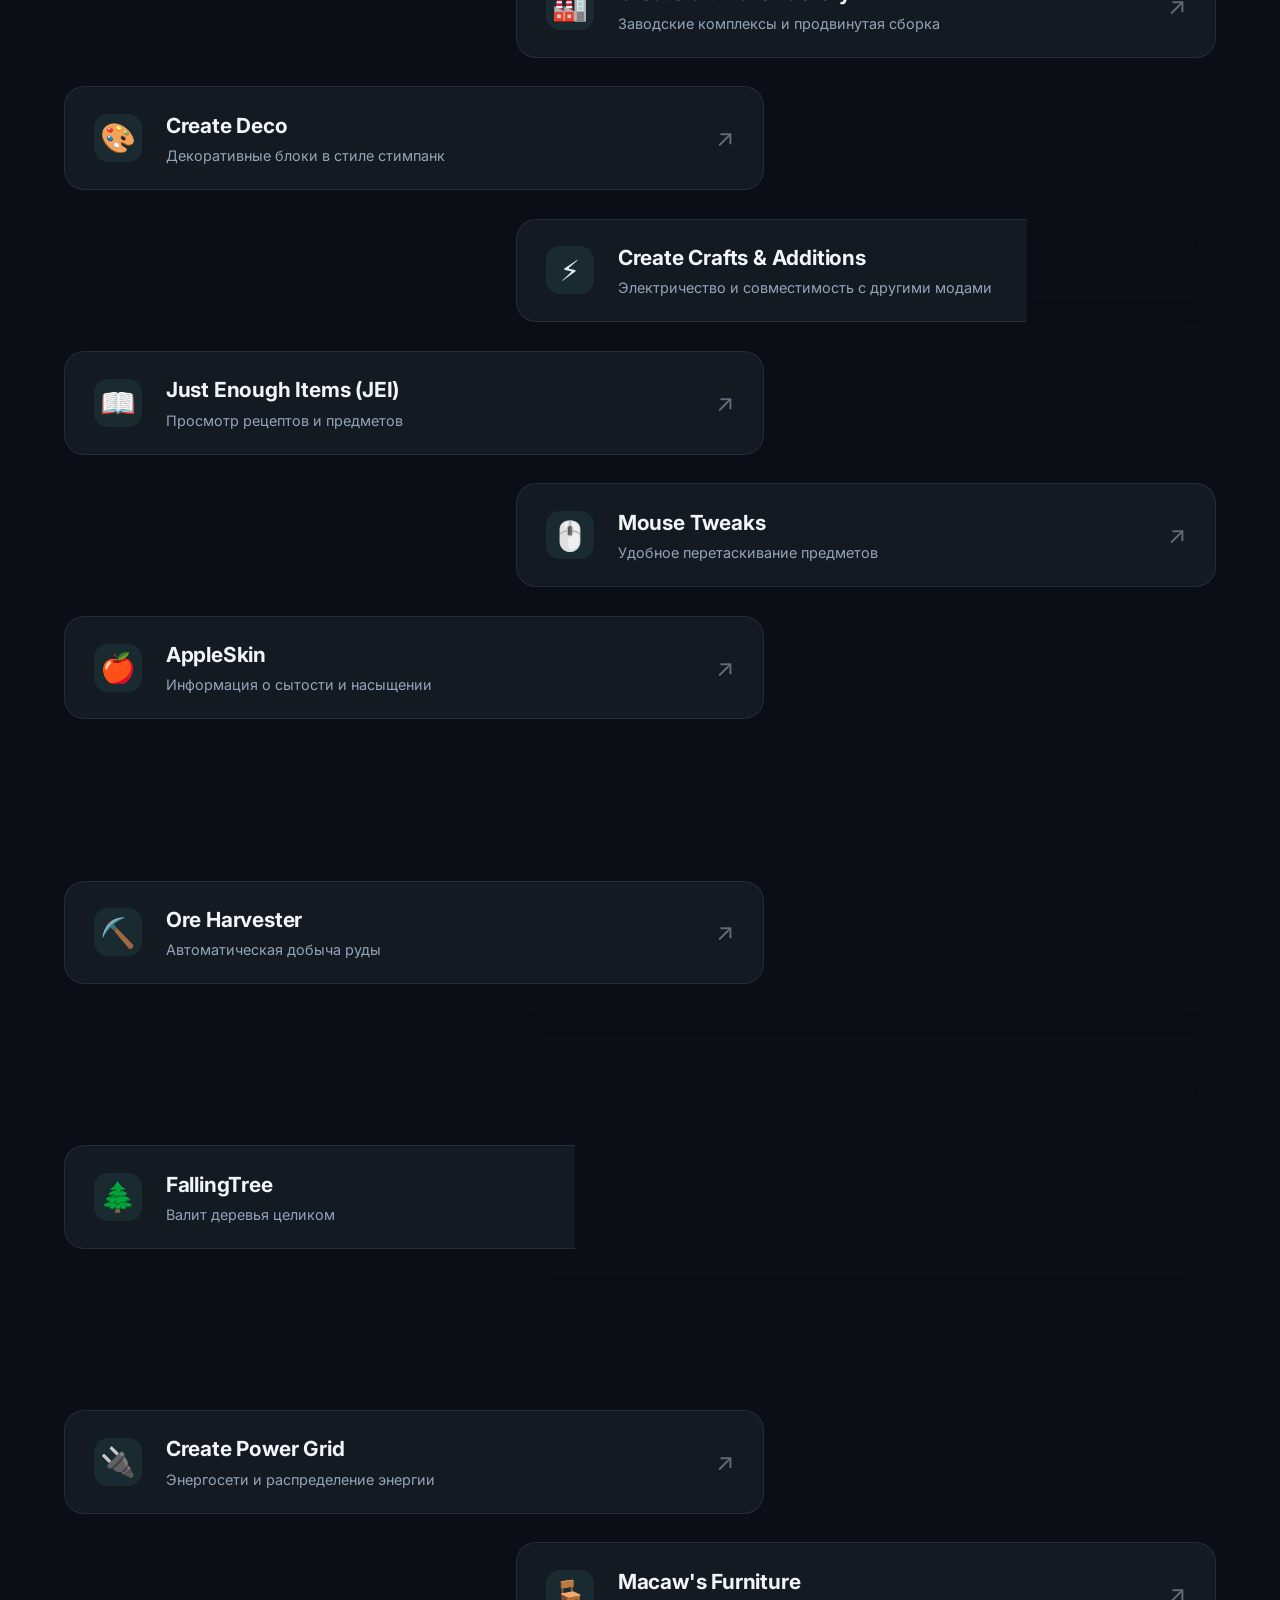
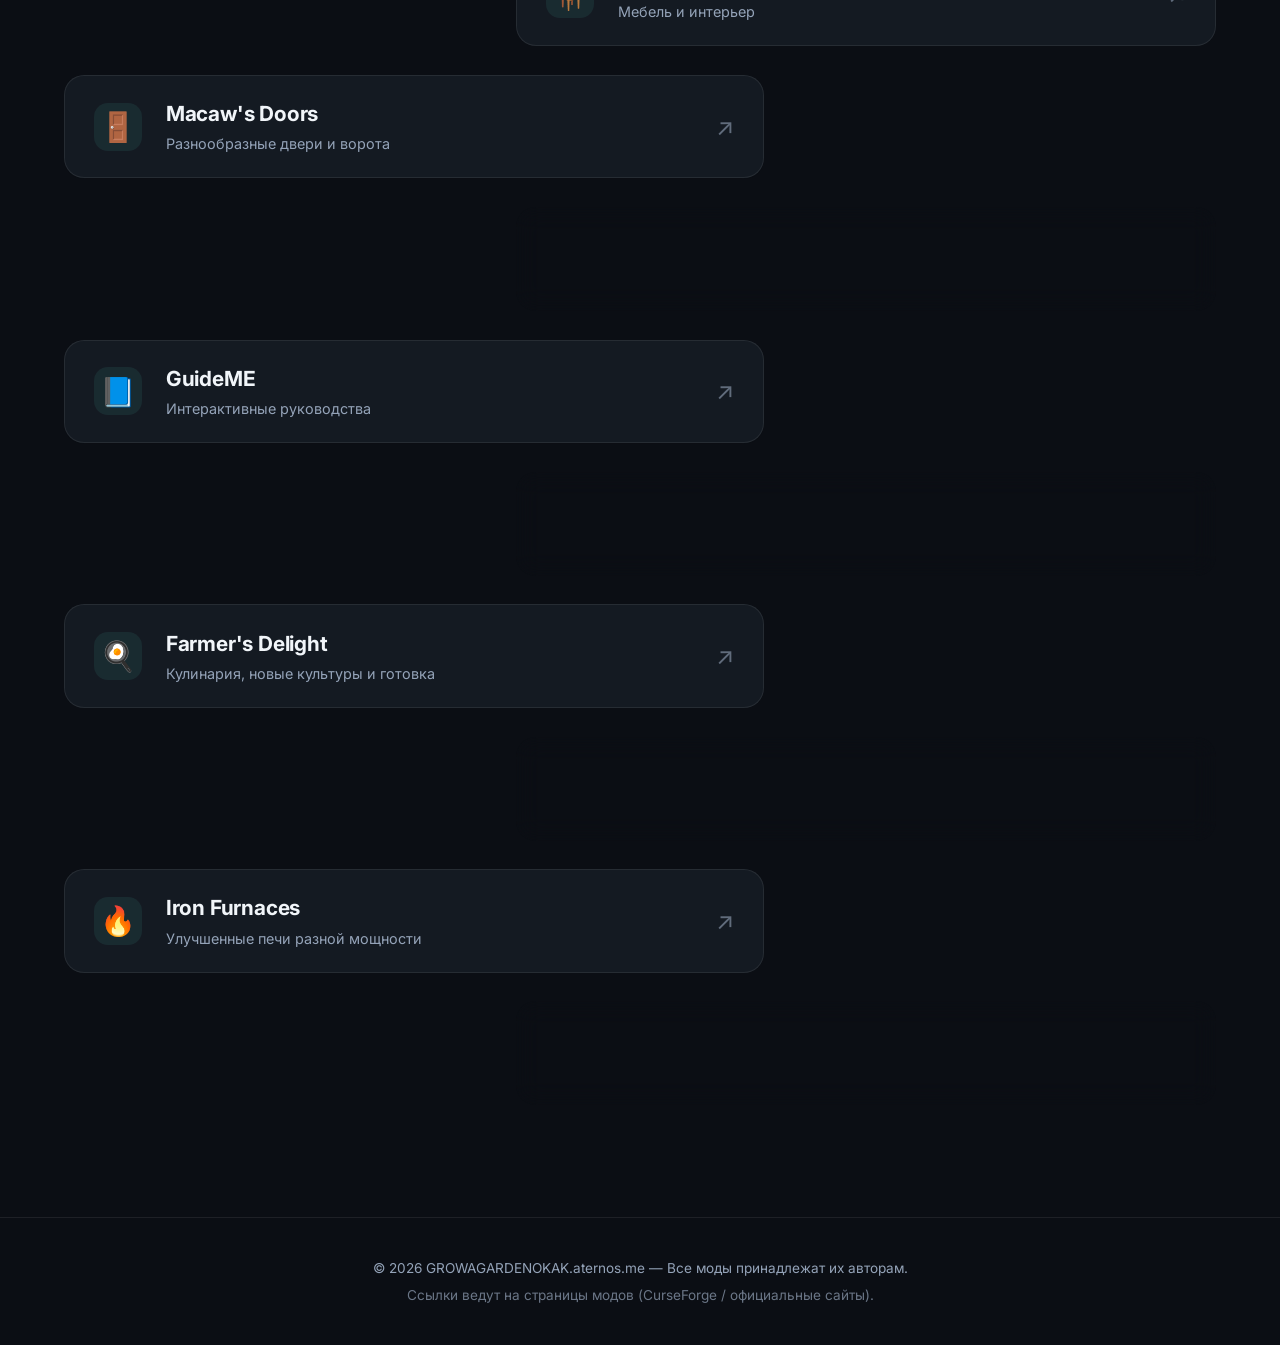
==== commit e5245bf2: "Update index.html" ====
--- a/index.html
+++ b/index.html
@@ -1,6 +1,7 @@
 <!doctype html>
 <html lang="ru">
   <head>
+    <meta name="yandex-verification" content="45fc880a2870aed6" />
     <meta http-equiv="Content-Type" content="text/html; charset=UTF-8" />
     <meta charset="UTF-8" />
     <meta
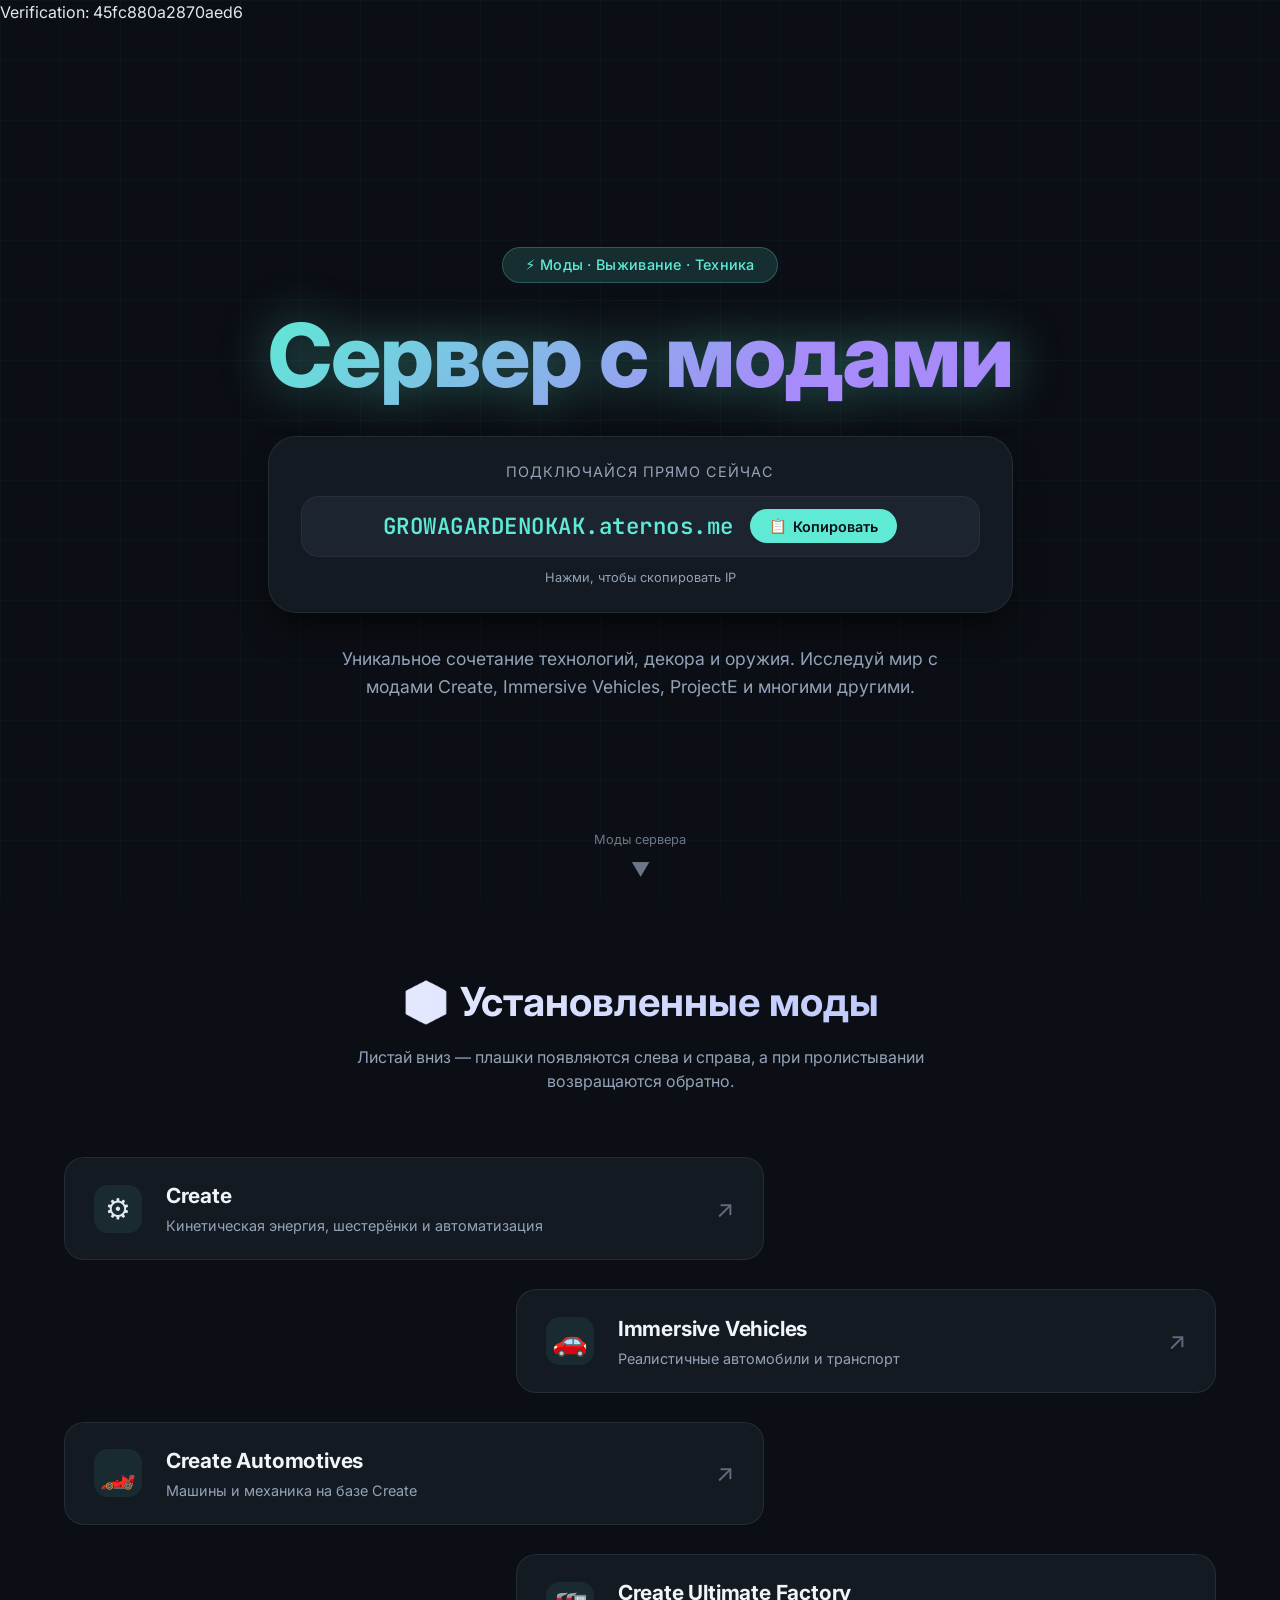
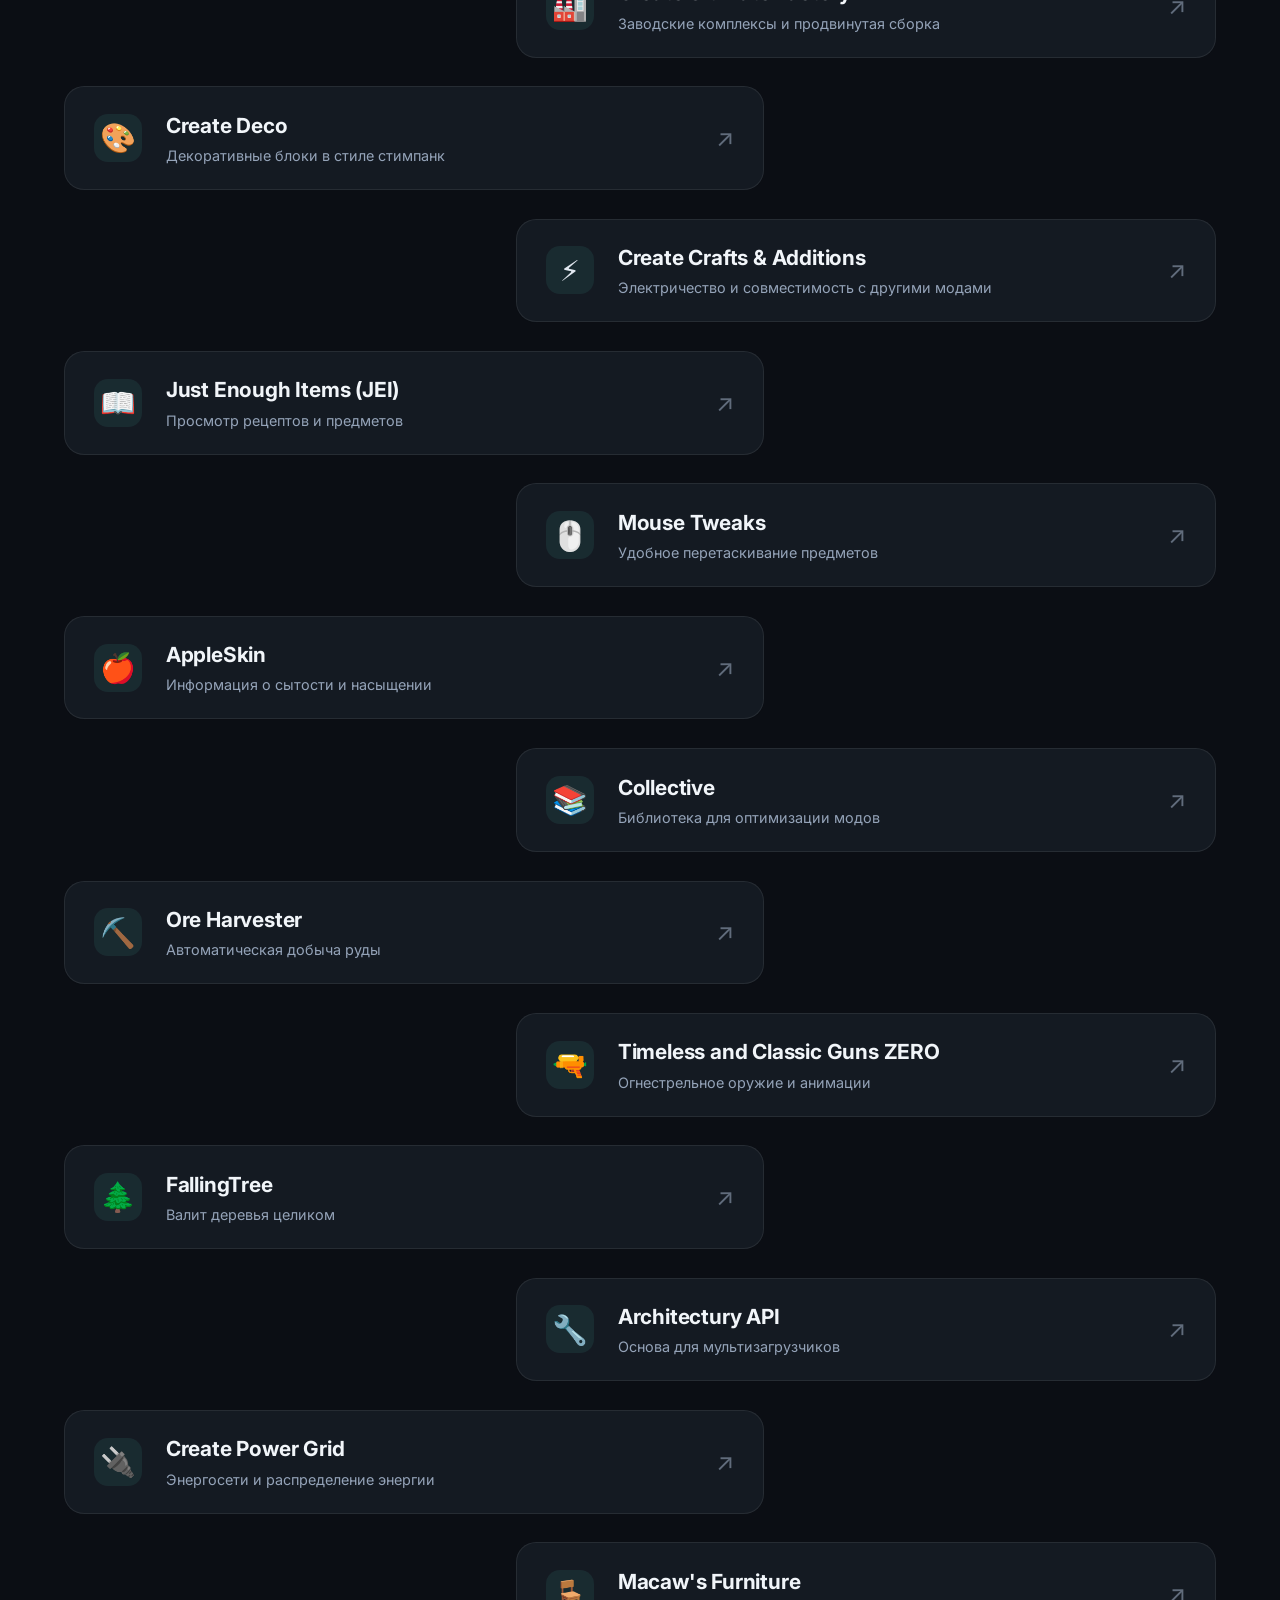
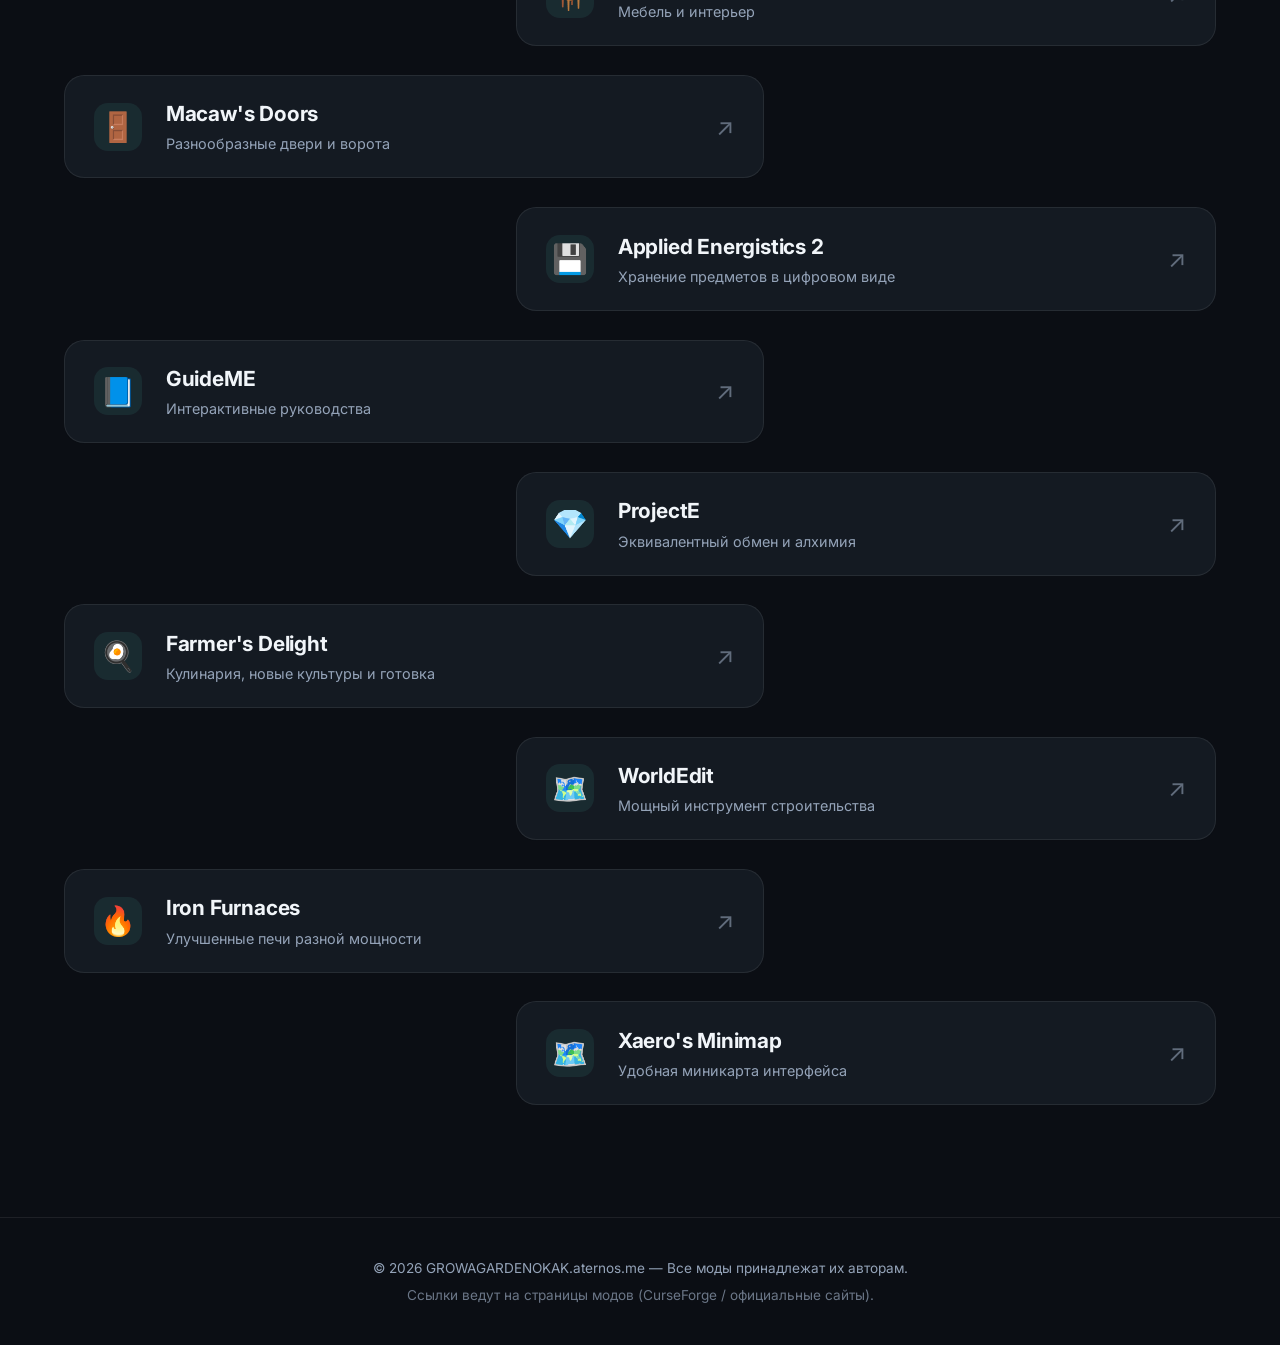
==== commit 7e5b7e22: "Update index.html" ====
--- a/index.html
+++ b/index.html
@@ -1,6 +1,23 @@
 <!doctype html>
 <html lang="ru">
   <head>
+    
+<!-- Yandex.Metrika counter -->
+<script type="text/javascript">
+    (function(m,e,t,r,i,k,a){
+        m[i]=m[i]||function(){(m[i].a=m[i].a||[]).push(arguments)};
+        m[i].l=1*new Date();
+        for (var j = 0; j < document.scripts.length; j++) {if (document.scripts[j].src === r) { return; }}
+        k=e.createElement(t),a=e.getElementsByTagName(t)[0],k.async=1,k.src=r,a.parentNode.insertBefore(k,a)
+    })(window, document,'script','https://mc.yandex.ru/metrika/tag.js?id=110861300', 'ym');
+
+    ym(110861300, 'init', {ssr:true, webvisor:true, clickmap:true, ecommerce:"dataLayer", referrer: document.referrer, url: location.href, accurateTrackBounce:true, trackLinks:true});
+</script>
+<noscript><div><img src="https://mc.yandex.ru/watch/110861300" style="position:absolute; left:-9999px;" alt="" /></div></noscript>
+<!-- /Yandex.Metrika counter -->
+
+
+
     <meta name="yandex-verification" content="45fc880a2870aed6" />
     <meta http-equiv="Content-Type" content="text/html; charset=UTF-8" />
     <meta charset="UTF-8" />
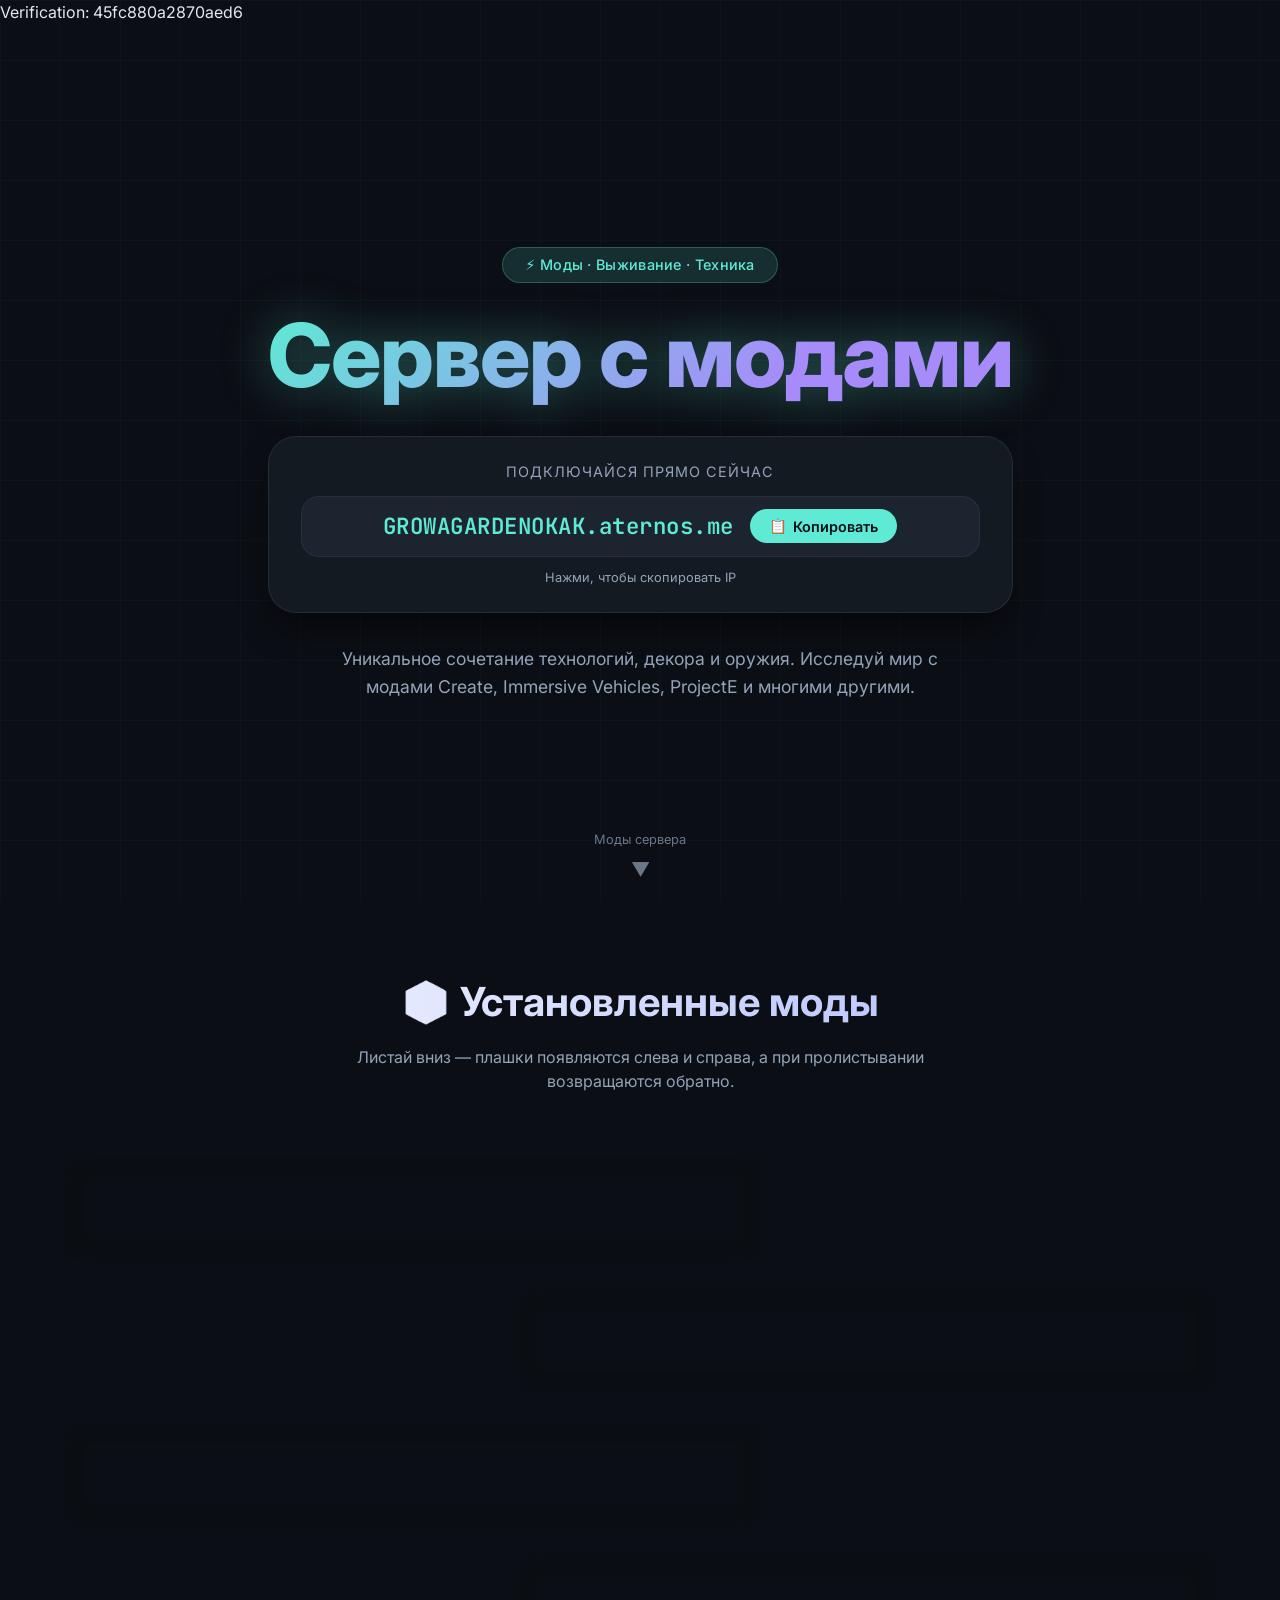
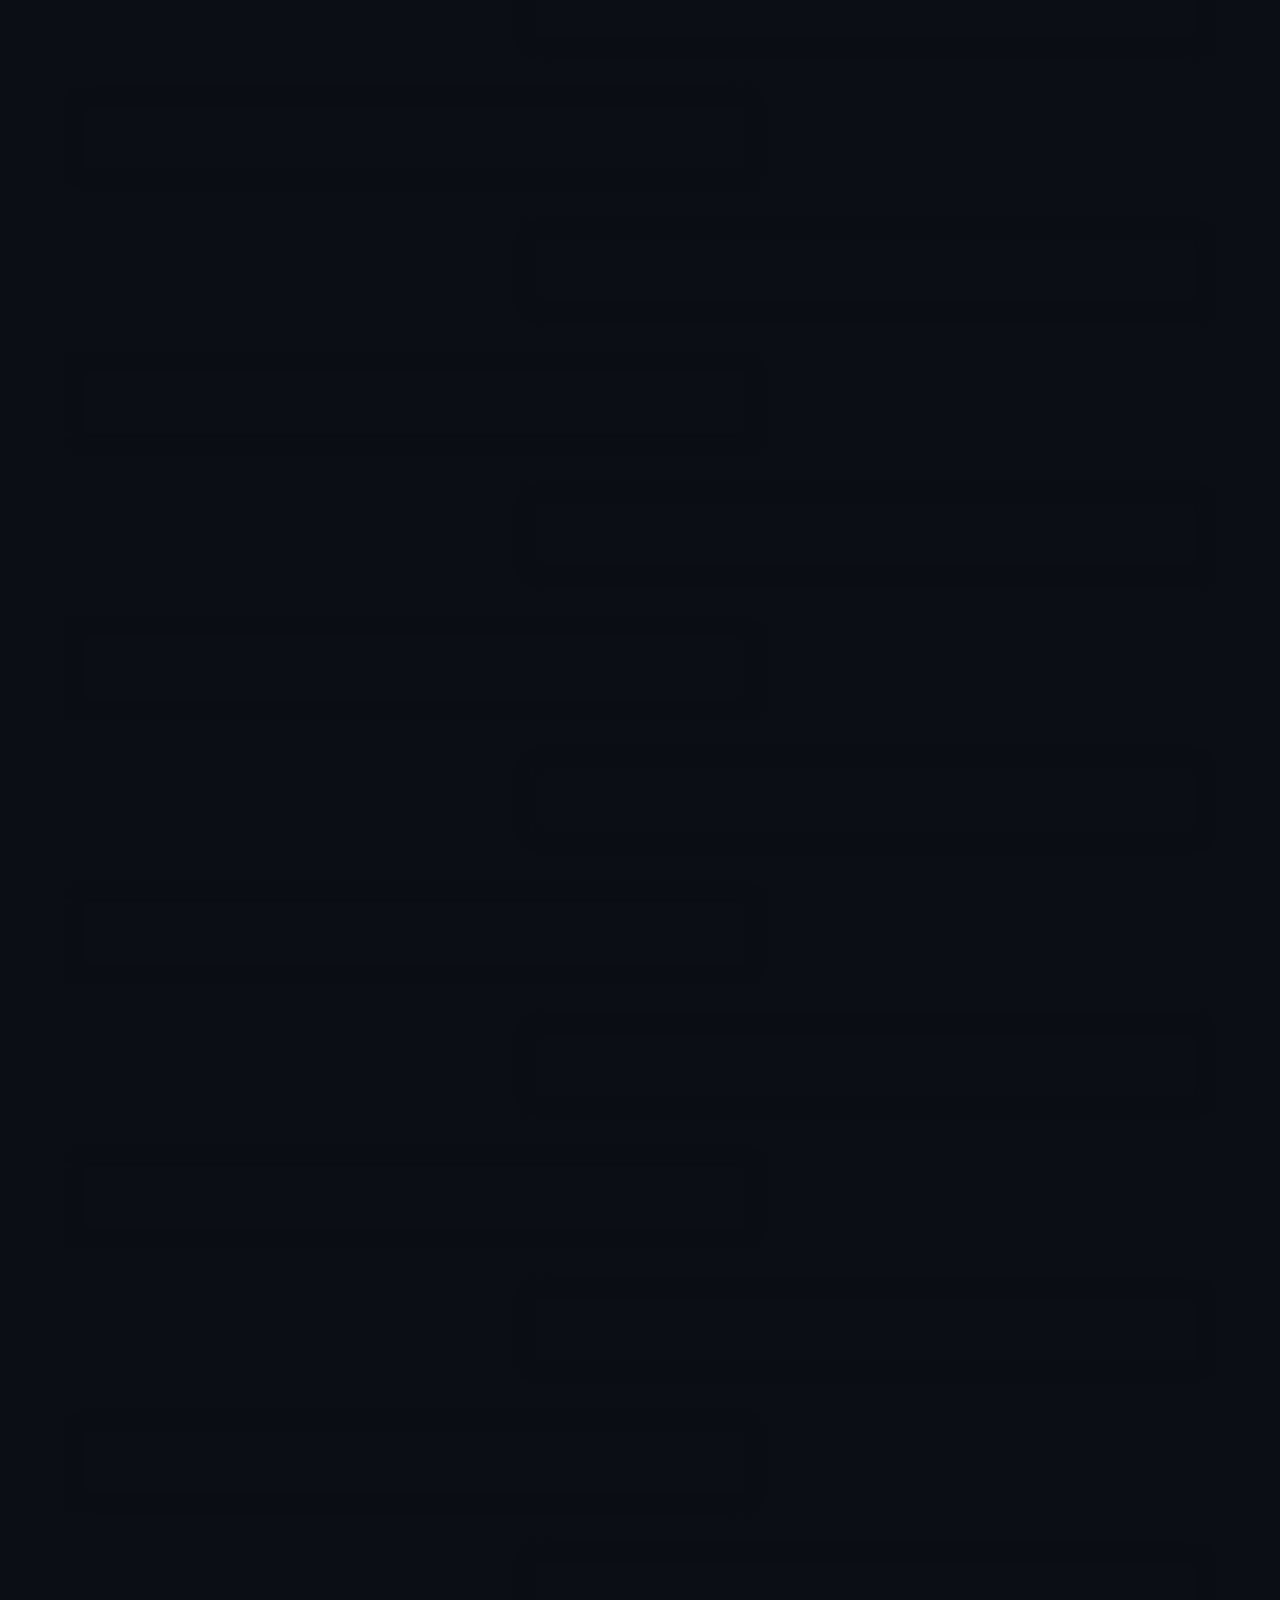
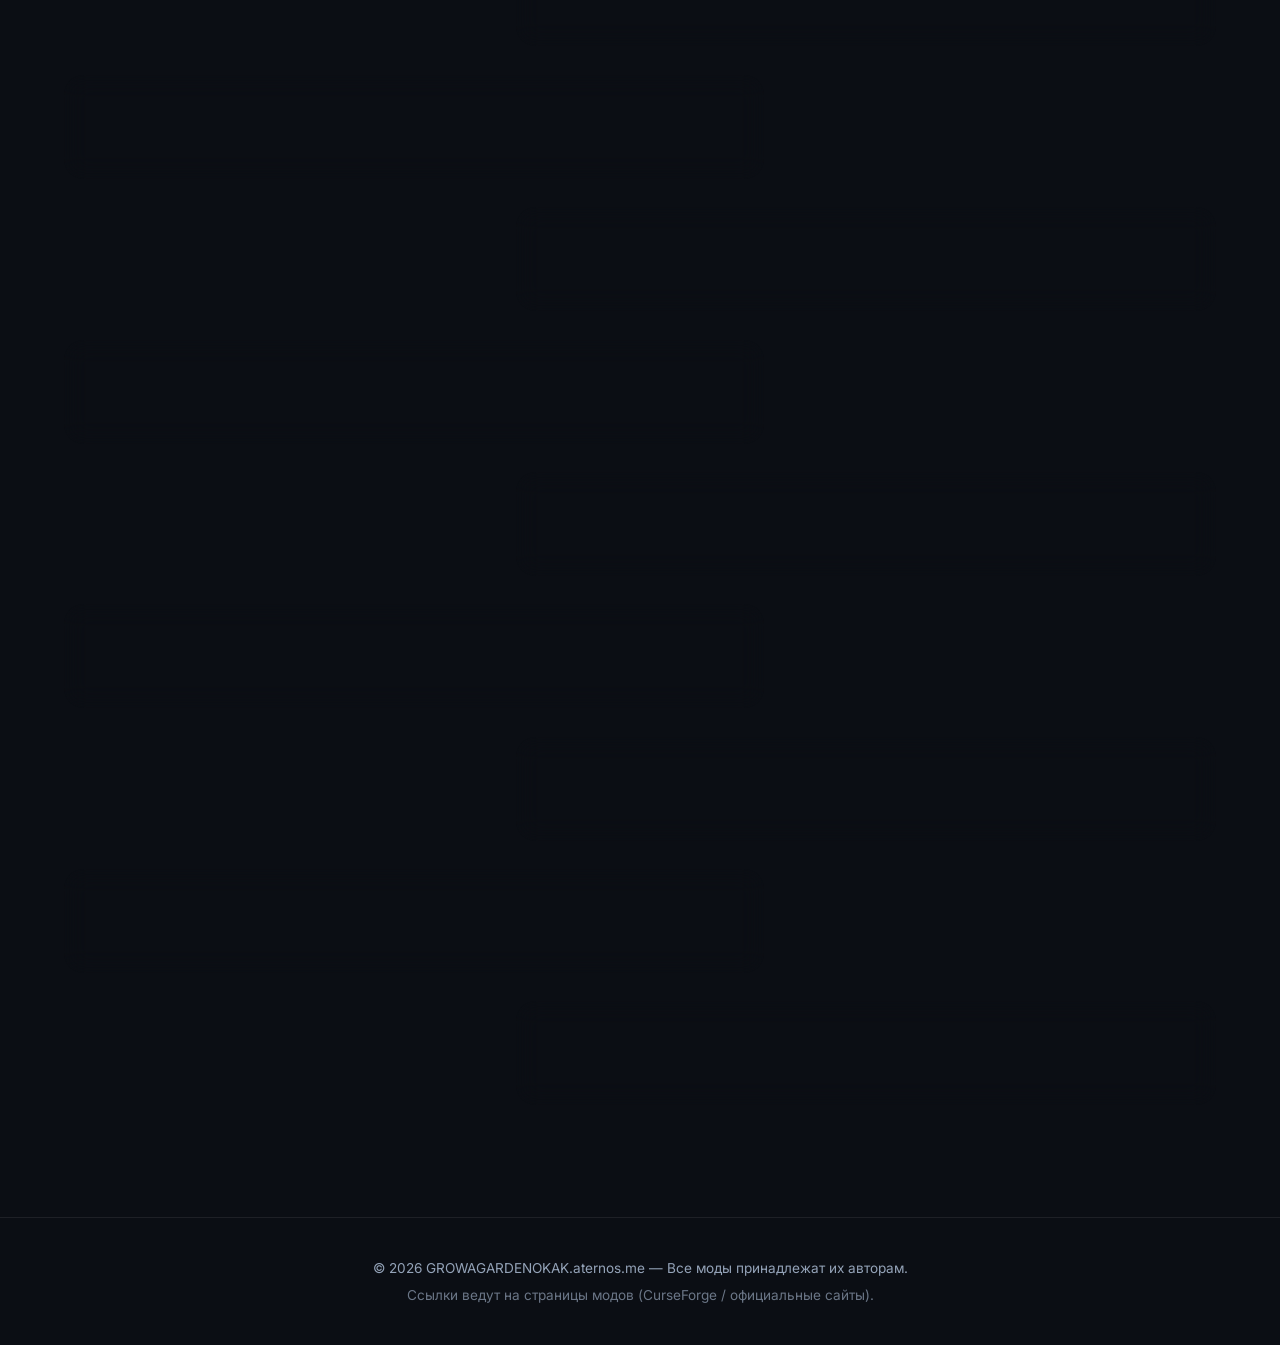
==== commit a3dbb524: "Update index.html" ====
--- a/index.html
+++ b/index.html
@@ -35,6 +35,23 @@
     />
   </head>
   <body>
+    
+<!-- Yandex.Metrika counter -->
+<script type="text/javascript">
+    (function(m,e,t,r,i,k,a){
+        m[i]=m[i]||function(){(m[i].a=m[i].a||[]).push(arguments)};
+        m[i].l=1*new Date();
+        for (var j = 0; j < document.scripts.length; j++) {if (document.scripts[j].src === r) { return; }}
+        k=e.createElement(t),a=e.getElementsByTagName(t)[0],k.async=1,k.src=r,a.parentNode.insertBefore(k,a)
+    })(window, document,'script','https://mc.yandex.ru/metrika/tag.js?id=110861300', 'ym');
+
+    ym(110861300, 'init', {ssr:true, webvisor:true, clickmap:true, ecommerce:"dataLayer", referrer: document.referrer, url: location.href, accurateTrackBounce:true, trackLinks:true});
+</script>
+<noscript><div><img src="https://mc.yandex.ru/watch/110861300" style="position:absolute; left:-9999px;" alt="" /></div></noscript>
+<!-- /Yandex.Metrika counter -->
+
+
+
     Verification: 45fc880a2870aed6
     <div class="bg-grid"></div>
 
